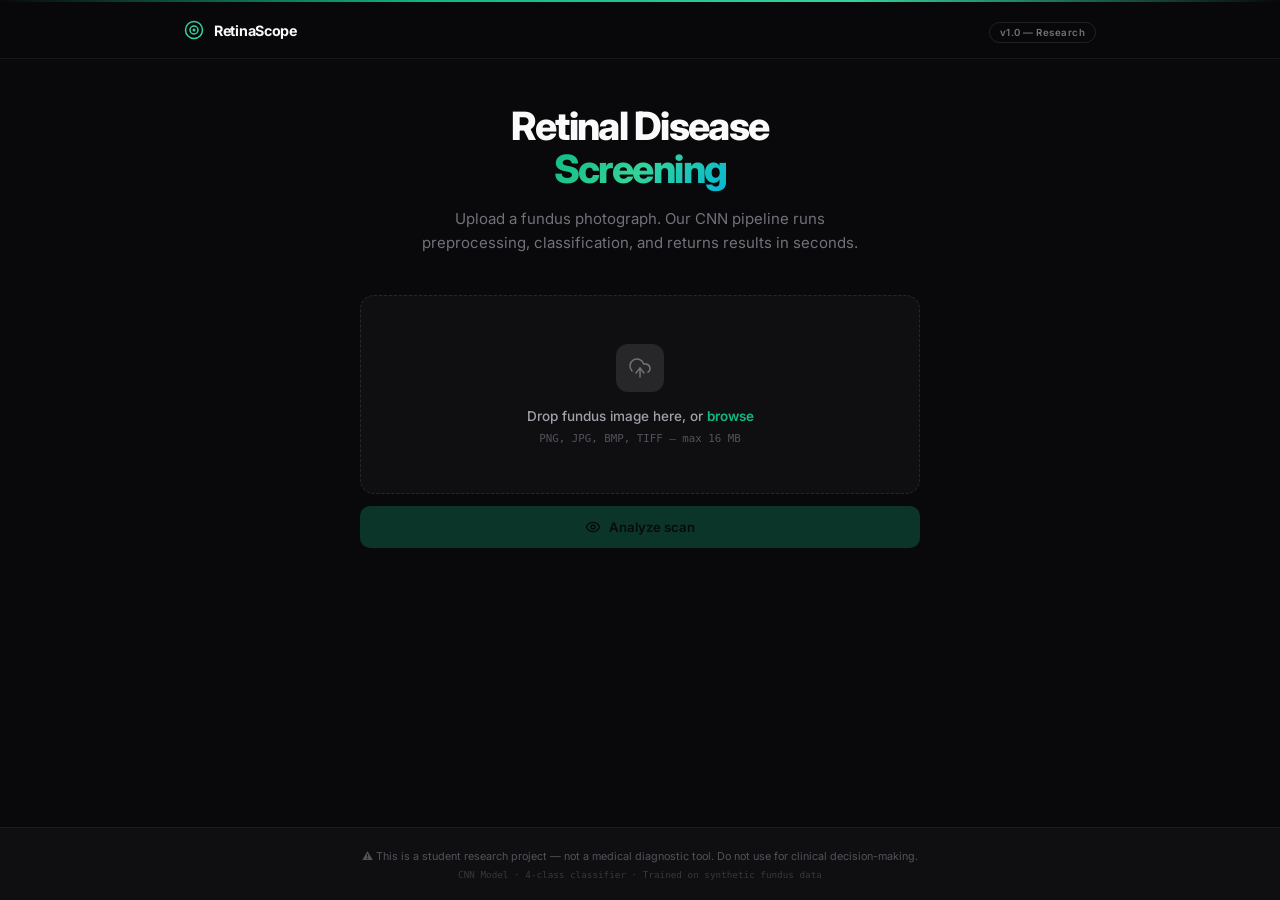
==== templates/index.html @ c9177cad "Initial commit — RetinaScope retinal disease detection web app" ====
<!DOCTYPE html>
<html lang="en">
<head>
  <meta charset="UTF-8" />
  <meta name="viewport" content="width=device-width, initial-scale=1.0" />
  <meta name="description" content="AI-powered retinal disease screening — upload fundus images for instant classification." />
  <title>RetinaScope</title>
  <link rel="preconnect" href="https://fonts.googleapis.com" />
  <link rel="preconnect" href="https://fonts.gstatic.com" crossorigin />
  <link href="https://fonts.googleapis.com/css2?family=Inter:wght@400;500;600;700;800&display=swap" rel="stylesheet" />
  <link rel="stylesheet" href="/static/style.css" />
</head>
<body>
  <!-- top accent line -->
  <div class="accent-line" aria-hidden="true"></div>

  <nav class="nav">
    <div class="nav-inner">
      <a href="/" class="nav-brand">
        <div class="nav-logo">
          <svg width="20" height="20" viewBox="0 0 20 20" fill="none">
            <circle cx="10" cy="10" r="8.5" stroke="url(#g1)" stroke-width="1.5"/>
            <circle cx="10" cy="10" r="4" stroke="url(#g1)" stroke-width="1.5"/>
            <circle cx="10" cy="10" r="1.5" fill="url(#g1)"/>
            <defs><linearGradient id="g1" x1="0" y1="0" x2="20" y2="20"><stop stop-color="#34d399"/><stop offset="1" stop-color="#06b6d4"/></linearGradient></defs>
          </svg>
        </div>
        <span>RetinaScope</span>
      </a>
      <div class="nav-right">
        <span class="nav-badge">v1.0 — Research</span>
      </div>
    </div>
  </nav>

  <main class="main">
    <!-- HERO — only shows before first analysis -->
    <header class="hero" id="hero">
      <h1 class="hero-title">Retinal Disease<br/><span>Screening</span></h1>
      <p class="hero-sub">Upload a fundus photograph. Our CNN pipeline runs preprocessing, classification, and returns results in seconds.</p>
    </header>

    <!-- UPLOAD CARD -->
    <section class="upload-card" id="upload-card">
      <div class="dropzone" id="dropzone" tabindex="0">
        <div class="dropzone-idle" id="dropzone-idle">
          <div class="dropzone-icon">
            <svg width="24" height="24" viewBox="0 0 24 24" fill="none" stroke="currentColor" stroke-width="1.5" stroke-linecap="round" stroke-linejoin="round">
              <path d="M4 14.899A7 7 0 1115.71 8h1.79a4.5 4.5 0 012.5 8.242"/>
              <path d="M12 12v9"/>
              <path d="M8 17l4-5 4 5"/>
            </svg>
          </div>
          <p class="dropzone-label">Drop fundus image here, or <label for="file-input" class="dropzone-link">browse</label></p>
          <p class="dropzone-hint">PNG, JPG, BMP, TIFF — max 16 MB</p>
          <input type="file" id="file-input" accept="image/*" hidden />
        </div>
        <div class="dropzone-preview" id="dropzone-preview" hidden>
          <img id="preview-img" alt="Uploaded image" />
          <div class="preview-overlay">
            <button class="preview-remove" id="remove-btn" title="Remove">
              <svg width="14" height="14" viewBox="0 0 24 24" fill="none" stroke="currentColor" stroke-width="2" stroke-linecap="round"><path d="M18 6L6 18M6 6l12 12"/></svg>
            </button>
          </div>
        </div>
      </div>
      <button class="btn-primary" id="analyze-btn" disabled>
        <svg width="16" height="16" viewBox="0 0 24 24" fill="none" stroke="currentColor" stroke-width="2" stroke-linecap="round" stroke-linejoin="round"><path d="M2 12s3-7 10-7 10 7 10 7-3 7-10 7-10-7-10-7z"/><circle cx="12" cy="12" r="3"/></svg>
        Analyze scan
      </button>
    </section>

    <!-- PROCESSING STATE -->
    <section class="processing" id="processing" hidden>
      <div class="pipeline">
        <div class="pipeline-title">Processing Pipeline</div>
        <div class="pipeline-steps">
          <div class="step" id="step-0"><span class="step-dot"></span><span class="step-name">Green Channel</span></div>
          <div class="step-line"></div>
          <div class="step" id="step-1"><span class="step-dot"></span><span class="step-name">CLAHE</span></div>
          <div class="step-line"></div>
          <div class="step" id="step-2"><span class="step-dot"></span><span class="step-name">Denoise</span></div>
          <div class="step-line"></div>
          <div class="step" id="step-3"><span class="step-dot"></span><span class="step-name">Segmentation</span></div>
          <div class="step-line"></div>
          <div class="step" id="step-4"><span class="step-dot"></span><span class="step-name">CNN Inference</span></div>
        </div>
      </div>
    </section>

    <!-- RESULTS -->
    <section class="results" id="results" hidden>
      <div class="results-grid">
        <!-- Left: uploaded image -->
        <div class="results-image">
          <img id="result-img" alt="Analyzed fundus image" />
          <div class="results-image-label">Input scan</div>
        </div>

        <!-- Right: analysis -->
        <div class="results-analysis">
          <div class="result-badge" id="result-badge">
            <span class="result-badge-dot" id="result-dot"></span>
            <span class="result-badge-text" id="result-badge-text"></span>
          </div>

          <h2 class="result-class" id="result-class"></h2>
          <p class="result-conf" id="result-conf"></p>

          <div class="chart" id="chart"></div>

          <button class="btn-secondary" id="reset-btn">
            <svg width="14" height="14" viewBox="0 0 24 24" fill="none" stroke="currentColor" stroke-width="2" stroke-linecap="round"><path d="M3 12a9 9 0 109-9"/><path d="M3 3v6h6"/></svg>
            New analysis
          </button>
        </div>
      </div>
    </section>
  </main>

  <footer class="footer">
    <div class="footer-inner">
      <p class="disclaimer">⚠ This is a student research project — not a medical diagnostic tool. Do not use for clinical decision-making.</p>
      <p class="footer-meta">CNN Model · 4-class classifier · Trained on synthetic fundus data</p>
    </div>
  </footer>

  <script src="/static/script.js"></script>
</body>
</html>
---- static/style.css ----
/* ═══════════════════════════════════════════════
   RetinaScope v3 — YC-grade design
   Zinc dark theme, emerald accent, product-level
   polish. No AI-template patterns.
   ═══════════════════════════════════════════════ */

@import url('https://fonts.googleapis.com/css2?family=Inter:wght@400;500;600;700;800&display=swap');

/* ── Tokens ── */
:root {
  --bg-0: #09090b;
  --bg-1: #0f0f12;
  --bg-2: #18181b;
  --bg-3: #27272a;
  --border: rgba(255,255,255,0.06);
  --border-2: rgba(255,255,255,0.10);
  --border-3: rgba(255,255,255,0.15);
  --text-0: #fafafa;
  --text-1: #d4d4d8;
  --text-2: #a1a1aa;
  --text-3: #71717a;
  --text-4: #52525b;
  --accent: #10b981;
  --accent-2: #34d399;
  --accent-bg: rgba(16,185,129,0.08);
  --accent-border: rgba(16,185,129,0.2);
  --green: #10b981;
  --amber: #f59e0b;
  --violet: #8b5cf6;
  --red: #ef4444;
  --ff: 'Inter', -apple-system, BlinkMacSystemFont, system-ui, sans-serif;
  --mono: 'SF Mono', 'Cascadia Code', 'Fira Code', monospace;
  --ease: cubic-bezier(0.4, 0, 0.2, 1);
  --radius: 10px;
  --radius-lg: 14px;
}

/* ── Reset ── */
*, *::before, *::after { box-sizing: border-box; margin: 0; padding: 0; }
html { font-size: 15px; -webkit-font-smoothing: antialiased; -moz-osx-font-smoothing: grayscale; }
body {
  font-family: var(--ff);
  background: var(--bg-0);
  color: var(--text-1);
  min-height: 100vh;
  display: flex;
  flex-direction: column;
  overflow-x: hidden;
}
img { max-width: 100%; display: block; }
button, label { cursor: pointer; font-family: var(--ff); }
[hidden] { display: none !important; }

/* ── Accent line (top) ── */
.accent-line {
  height: 2px;
  background: linear-gradient(90deg, transparent, var(--accent), var(--accent-2), transparent);
  position: fixed;
  top: 0; left: 0; right: 0;
  z-index: 100;
}

/* ── Nav ── */
.nav {
  position: sticky;
  top: 2px;
  z-index: 50;
  background: rgba(9,9,11,0.8);
  backdrop-filter: blur(12px);
  -webkit-backdrop-filter: blur(12px);
  border-bottom: 1px solid var(--border);
}
.nav-inner {
  max-width: 960px;
  margin: 0 auto;
  padding: 0 24px;
  height: 56px;
  display: flex;
  align-items: center;
  justify-content: space-between;
}
.nav-brand {
  display: flex;
  align-items: center;
  gap: 10px;
  text-decoration: none;
  color: var(--text-0);
  font-weight: 700;
  font-size: 0.95rem;
  letter-spacing: -0.02em;
}
.nav-logo { display: flex; align-items: center; }
.nav-badge {
  font-size: 0.65rem;
  font-weight: 600;
  letter-spacing: 0.05em;
  color: var(--text-3);
  border: 1px solid var(--border-2);
  padding: 4px 10px;
  border-radius: 99px;
}

/* ── Main ── */
.main {
  flex: 1;
  max-width: 960px;
  width: 100%;
  margin: 0 auto;
  padding: 48px 24px 64px;
}

/* ── Hero ── */
.hero {
  text-align: center;
  margin-bottom: 40px;
  animation: fadeUp 0.5s var(--ease);
}
.hero-title {
  font-size: 2.6rem;
  font-weight: 800;
  letter-spacing: -0.04em;
  line-height: 1.1;
  color: var(--text-0);
  margin-bottom: 16px;
}
.hero-title span {
  background: linear-gradient(135deg, var(--accent), var(--accent-2), #06b6d4);
  -webkit-background-clip: text;
  -webkit-text-fill-color: transparent;
  background-clip: text;
}
.hero-sub {
  font-size: 1rem;
  color: var(--text-3);
  max-width: 480px;
  margin: 0 auto;
  line-height: 1.6;
}

/* ── Upload card ── */
.upload-card {
  max-width: 560px;
  margin: 0 auto;
  animation: fadeUp 0.5s var(--ease) 0.1s both;
}
.dropzone {
  border: 1.5px dashed var(--border-2);
  border-radius: var(--radius-lg);
  background: var(--bg-1);
  padding: 48px 24px;
  text-align: center;
  transition: all 0.2s var(--ease);
  outline: none;
  cursor: pointer;
}
.dropzone:hover, .dropzone:focus-visible, .dropzone.dragover {
  border-color: var(--accent);
  background: var(--accent-bg);
  border-style: solid;
}
.dropzone-icon {
  width: 48px; height: 48px;
  margin: 0 auto 16px;
  display: flex;
  align-items: center;
  justify-content: center;
  background: var(--bg-3);
  border-radius: 12px;
  color: var(--text-3);
  transition: all 0.2s var(--ease);
}
.dropzone:hover .dropzone-icon {
  background: var(--accent-bg);
  color: var(--accent);
  border: 1px solid var(--accent-border);
}
.dropzone-label {
  font-size: 0.9rem;
  color: var(--text-2);
  font-weight: 500;
  margin-bottom: 4px;
}
.dropzone-link {
  color: var(--accent);
  font-weight: 600;
  text-decoration: none;
  border-bottom: 1px solid transparent;
  transition: border-color 0.15s;
}
.dropzone-link:hover { border-bottom-color: var(--accent); }
.dropzone-hint {
  font-size: 0.72rem;
  color: var(--text-4);
  font-family: var(--mono);
  margin-top: 8px;
}

/* Preview */
.dropzone-preview {
  position: relative;
  display: flex;
  justify-content: center;
}
.dropzone-preview img {
  max-height: 200px;
  border-radius: 8px;
  object-fit: contain;
  border: 1px solid var(--border-2);
}
.preview-overlay {
  position: absolute;
  top: 8px; right: 8px;
}
.preview-remove {
  width: 28px; height: 28px;
  background: var(--bg-0);
  border: 1px solid var(--border-2);
  border-radius: 8px;
  color: var(--text-3);
  display: flex;
  align-items: center;
  justify-content: center;
  transition: all 0.15s;
}
.preview-remove:hover {
  background: var(--red);
  border-color: var(--red);
  color: white;
}

/* Analyze button */
.btn-primary {
  display: flex;
  align-items: center;
  justify-content: center;
  gap: 8px;
  width: 100%;
  margin-top: 12px;
  padding: 13px 20px;
  font-size: 0.88rem;
  font-weight: 600;
  color: var(--bg-0);
  background: var(--accent);
  border: none;
  border-radius: var(--radius);
  transition: all 0.2s var(--ease);
}
.btn-primary:hover:not(:disabled) {
  background: var(--accent-2);
  box-shadow: 0 0 24px rgba(16,185,129,0.25);
  transform: translateY(-1px);
}
.btn-primary:active:not(:disabled) { transform: translateY(0); }
.btn-primary:disabled { opacity: 0.25; cursor: not-allowed; }

.btn-secondary {
  display: inline-flex;
  align-items: center;
  gap: 6px;
  padding: 9px 18px;
  font-size: 0.8rem;
  font-weight: 500;
  color: var(--text-2);
  background: transparent;
  border: 1px solid var(--border-2);
  border-radius: var(--radius);
  transition: all 0.15s;
  margin-top: 20px;
}
.btn-secondary:hover {
  border-color: var(--accent-border);
  color: var(--accent);
}

/* ── Processing pipeline ── */
.processing {
  max-width: 560px;
  margin: 0 auto;
  padding: 48px 0;
  animation: fadeUp 0.3s var(--ease);
}
.pipeline {
  background: var(--bg-1);
  border: 1px solid var(--border);
  border-radius: var(--radius-lg);
  padding: 28px 32px;
}
.pipeline-title {
  font-size: 0.7rem;
  font-weight: 600;
  text-transform: uppercase;
  letter-spacing: 0.1em;
  color: var(--text-4);
  margin-bottom: 24px;
}
.pipeline-steps {
  display: flex;
  align-items: center;
  gap: 0;
}
.step {
  display: flex;
  flex-direction: column;
  align-items: center;
  gap: 10px;
  flex: 0 0 auto;
}
.step-dot {
  width: 12px; height: 12px;
  border-radius: 50%;
  background: var(--bg-3);
  border: 2px solid var(--border-2);
  transition: all 0.3s var(--ease);
}
.step.active .step-dot {
  background: var(--accent);
  border-color: var(--accent);
  box-shadow: 0 0 12px rgba(16,185,129,0.4);
  animation: dotPulse 1s ease-in-out infinite;
}
.step.done .step-dot {
  background: var(--accent);
  border-color: var(--accent);
  box-shadow: none;
  animation: none;
}
.step-name {
  font-size: 0.65rem;
  font-weight: 500;
  color: var(--text-4);
  white-space: nowrap;
  transition: color 0.3s;
}
.step.active .step-name, .step.done .step-name { color: var(--accent); }
.step-line {
  flex: 1;
  height: 1px;
  background: var(--border-2);
  min-width: 16px;
  margin-bottom: 26px;
  transition: background 0.3s;
}
.step-line.done { background: var(--accent); }

@keyframes dotPulse {
  0%, 100% { transform: scale(1); }
  50% { transform: scale(1.3); }
}

/* ── Results ── */
.results {
  animation: fadeUp 0.4s var(--ease);
  max-width: 720px;
  margin: 0 auto;
}
.results-grid {
  display: grid;
  grid-template-columns: 240px 1fr;
  gap: 32px;
  background: var(--bg-1);
  border: 1px solid var(--border);
  border-radius: var(--radius-lg);
  padding: 28px;
}
.results-image {
  display: flex;
  flex-direction: column;
  gap: 8px;
}
.results-image img {
  width: 100%;
  aspect-ratio: 1;
  object-fit: cover;
  border-radius: 8px;
  border: 1px solid var(--border-2);
}
.results-image-label {
  font-size: 0.65rem;
  font-weight: 500;
  text-transform: uppercase;
  letter-spacing: 0.08em;
  color: var(--text-4);
  text-align: center;
}

/* Analysis side */
.results-analysis { display: flex; flex-direction: column; }

.result-badge {
  display: inline-flex;
  align-items: center;
  gap: 6px;
  width: fit-content;
  padding: 4px 12px 4px 8px;
  border-radius: 99px;
  font-size: 0.65rem;
  font-weight: 600;
  letter-spacing: 0.06em;
  text-transform: uppercase;
  margin-bottom: 12px;
}
.result-badge-dot {
  width: 7px; height: 7px;
  border-radius: 50%;
}
.result-badge.severity-low {
  background: rgba(16,185,129,0.1);
  border: 1px solid rgba(16,185,129,0.2);
  color: var(--green);
}
.result-badge.severity-low .result-badge-dot { background: var(--green); }
.result-badge.severity-high {
  background: rgba(245,158,11,0.1);
  border: 1px solid rgba(245,158,11,0.2);
  color: var(--amber);
}
.result-badge.severity-high .result-badge-dot { background: var(--amber); }

.result-class {
  font-size: 1.5rem;
  font-weight: 700;
  color: var(--text-0);
  letter-spacing: -0.03em;
  line-height: 1.2;
}
.result-conf {
  font-size: 0.85rem;
  color: var(--text-3);
  margin-top: 4px;
  margin-bottom: 24px;
  font-family: var(--mono);
}

/* Chart */
.chart {
  display: flex;
  flex-direction: column;
  gap: 12px;
  padding-top: 16px;
  border-top: 1px solid var(--border);
}
.chart-row { animation: fadeUp 0.3s var(--ease) both; }
.chart-row:nth-child(2) { animation-delay: 0.05s; }
.chart-row:nth-child(3) { animation-delay: 0.1s; }
.chart-row:nth-child(4) { animation-delay: 0.15s; }

.chart-top {
  display: flex;
  justify-content: space-between;
  align-items: center;
  margin-bottom: 4px;
}
.chart-name {
  font-size: 0.75rem;
  font-weight: 500;
  color: var(--text-3);
}
.chart-row.is-top .chart-name { color: var(--text-0); font-weight: 600; }
.chart-val {
  font-size: 0.75rem;
  font-weight: 600;
  font-family: var(--mono);
  color: var(--text-3);
}
.chart-row.is-top .chart-val { color: var(--text-0); }
.chart-track {
  height: 4px;
  background: var(--bg-3);
  border-radius: 99px;
  overflow: hidden;
}
.chart-bar {
  height: 100%;
  border-radius: 99px;
  width: 0;
  transition: width 0.8s cubic-bezier(0.16, 1, 0.3, 1);
}
.chart-bar[data-cls="Normal"]               { background: var(--green); }
.chart-bar[data-cls="Diabetic_Retinopathy"] { background: var(--amber); }
.chart-bar[data-cls="Glaucoma"]             { background: var(--violet); }
.chart-bar[data-cls="AMD"]                  { background: var(--red); }

/* ── Footer ── */
.footer {
  border-top: 1px solid var(--border);
  background: var(--bg-1);
  margin-top: auto;
}
.footer-inner {
  max-width: 960px;
  margin: 0 auto;
  padding: 20px 24px;
  text-align: center;
}
.disclaimer {
  font-size: 0.72rem;
  color: var(--text-4);
  line-height: 1.6;
}
.disclaimer strong { color: var(--amber); }
.footer-meta {
  font-size: 0.62rem;
  color: var(--text-4);
  margin-top: 4px;
  font-family: var(--mono);
  opacity: 0.6;
}

/* ── Toast ── */
.toast {
  position: fixed;
  bottom: 24px;
  left: 50%;
  transform: translateX(-50%);
  background: var(--bg-3);
  border: 1px solid var(--border-2);
  color: var(--text-0);
  padding: 10px 20px;
  border-radius: var(--radius);
  font-size: 0.8rem;
  font-weight: 500;
  box-shadow: 0 8px 32px rgba(0,0,0,0.5);
  animation: toastIn 0.2s var(--ease), toastOut 0.2s var(--ease) 3.5s forwards;
  z-index: 100;
  max-width: 90vw;
}
.toast.toast--error { border-color: rgba(239,68,68,0.3); }

@keyframes toastIn { from { opacity: 0; transform: translateX(-50%) translateY(12px); } }
@keyframes toastOut { to { opacity: 0; transform: translateX(-50%) translateY(12px); } }
@keyframes fadeUp {
  from { opacity: 0; transform: translateY(16px); }
  to { opacity: 1; transform: translateY(0); }
}

/* ── Responsive ── */
@media (max-width: 680px) {
  .main { padding: 32px 16px 48px; }
  .hero-title { font-size: 1.8rem; }
  .hero-sub { font-size: 0.88rem; }
  .results-grid {
    grid-template-columns: 1fr;
    gap: 20px;
    padding: 20px;
  }
  .results-image img { aspect-ratio: auto; max-height: 180px; width: auto; margin: 0 auto; }
  .pipeline { padding: 20px 16px; }
  .pipeline-steps { flex-wrap: wrap; gap: 4px; justify-content: center; }
  .step-line { display: none; }
  .step { flex: 0 0 60px; }
}
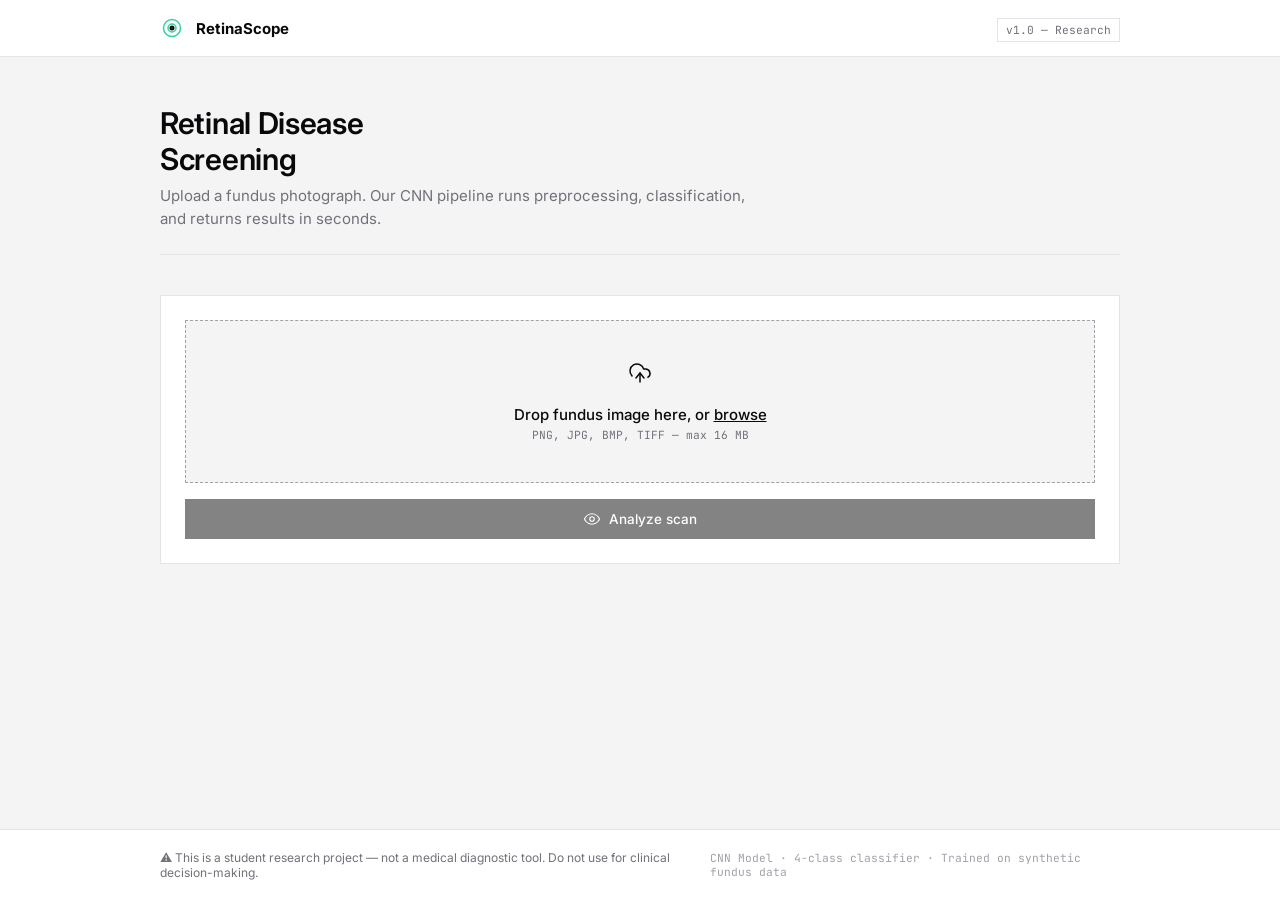
==== commit 64ac41b6: "Add .python-version and fix requirements.txt" ====
--- a/templates/index.html
+++ b/templates/index.html
@@ -11,6 +11,7 @@
   <link rel="stylesheet" href="/static/style.css" />
 </head>
 <body>
+
   <!-- top accent line -->
   <div class="accent-line" aria-hidden="true"></div>
 
@@ -41,7 +42,7 @@
     </header>
 
     <!-- UPLOAD CARD -->
-    <section class="upload-card" id="upload-card">
+    <section class="upload-card util-panel" id="upload-card">
       <div class="dropzone" id="dropzone" tabindex="0">
         <div class="dropzone-idle" id="dropzone-idle">
           <div class="dropzone-icon">
@@ -64,26 +65,23 @@
           </div>
         </div>
       </div>
-      <button class="btn-primary" id="analyze-btn" disabled>
-        <svg width="16" height="16" viewBox="0 0 24 24" fill="none" stroke="currentColor" stroke-width="2" stroke-linecap="round" stroke-linejoin="round"><path d="M2 12s3-7 10-7 10 7 10 7-3 7-10 7-10-7-10-7z"/><circle cx="12" cy="12" r="3"/></svg>
+      <button class="btn btn-primary" id="analyze-btn" disabled>
+        <svg width="18" height="18" viewBox="0 0 24 24" fill="none" stroke="currentColor" stroke-width="1.5" stroke-linecap="round" stroke-linejoin="round"><path d="M2 12s3-7 10-7 10 7 10 7-3 7-10 7-10-7-10-7z"/><circle cx="12" cy="12" r="3"/></svg>
         Analyze scan
       </button>
     </section>
 
     <!-- PROCESSING STATE -->
     <section class="processing" id="processing" hidden>
-      <div class="pipeline">
+      <div class="pipeline util-panel">
         <div class="pipeline-title">Processing Pipeline</div>
         <div class="pipeline-steps">
-          <div class="step" id="step-0"><span class="step-dot"></span><span class="step-name">Green Channel</span></div>
-          <div class="step-line"></div>
-          <div class="step" id="step-1"><span class="step-dot"></span><span class="step-name">CLAHE</span></div>
-          <div class="step-line"></div>
-          <div class="step" id="step-2"><span class="step-dot"></span><span class="step-name">Denoise</span></div>
-          <div class="step-line"></div>
-          <div class="step" id="step-3"><span class="step-dot"></span><span class="step-name">Segmentation</span></div>
-          <div class="step-line"></div>
-          <div class="step" id="step-4"><span class="step-dot"></span><span class="step-name">CNN Inference</span></div>
+          <div class="step-line-container"><div class="step-line-progress" id="step-progress"></div></div>
+          <div class="step" id="step-0"><span class="step-name">Green Channel</span></div>
+          <div class="step" id="step-1"><span class="step-name">CLAHE</span></div>
+          <div class="step" id="step-2"><span class="step-name">Denoise</span></div>
+          <div class="step" id="step-3"><span class="step-name">Segmentation</span></div>
+          <div class="step" id="step-4"><span class="step-name">CNN Inference</span></div>
         </div>
       </div>
     </section>
@@ -91,26 +89,26 @@
     <!-- RESULTS -->
     <section class="results" id="results" hidden>
       <div class="results-grid">
-        <!-- Left: uploaded image -->
-        <div class="results-image">
-          <img id="result-img" alt="Analyzed fundus image" />
+        <div class="results-image-col">
+          <div class="results-image">
+            <img id="result-img" alt="Analyzed fundus image" />
+          </div>
           <div class="results-image-label">Input scan</div>
         </div>
 
-        <!-- Right: analysis -->
-        <div class="results-analysis">
-          <div class="result-badge" id="result-badge">
-            <span class="result-badge-dot" id="result-dot"></span>
-            <span class="result-badge-text" id="result-badge-text"></span>
+        <div class="results-analysis-col">
+          <div class="result-header">
+            <div class="result-badge" id="result-badge">
+              <span class="result-badge-text" id="result-badge-text"></span>
+            </div>
+            <h2 class="result-class" id="result-class"></h2>
+            <p class="result-conf" id="result-conf"></p>
           </div>
-
-          <h2 class="result-class" id="result-class"></h2>
-          <p class="result-conf" id="result-conf"></p>
 
           <div class="chart" id="chart"></div>
 
-          <button class="btn-secondary" id="reset-btn">
-            <svg width="14" height="14" viewBox="0 0 24 24" fill="none" stroke="currentColor" stroke-width="2" stroke-linecap="round"><path d="M3 12a9 9 0 109-9"/><path d="M3 3v6h6"/></svg>
+          <button class="btn btn-secondary" id="reset-btn">
+            <svg width="16" height="16" viewBox="0 0 24 24" fill="none" stroke="currentColor" stroke-width="1.5" stroke-linecap="round"><path d="M3 12a9 9 0 109-9"/><path d="M3 3v6h6"/></svg>
             New analysis
           </button>
         </div>
--- a/static/style.css
+++ b/static/style.css
@@ -1,551 +1,479 @@
 /* ═══════════════════════════════════════════════
-   RetinaScope v3 — YC-grade design
-   Zinc dark theme, emerald accent, product-level
-   polish. No AI-template patterns.
+   RetinaScope v6 — Authentic, Clinical Utility
+   Zero-fluff, pure functionality, engineer-built.
+   No gradients, no glass, no soft shadows.
    ═══════════════════════════════════════════════ */
 
-@import url('https://fonts.googleapis.com/css2?family=Inter:wght@400;500;600;700;800&display=swap');
+@import url('https://fonts.googleapis.com/css2?family=Inter:wght@400;500;600;700&display=swap');
+@import url('https://fonts.googleapis.com/css2?family=JetBrains+Mono:wght@400;500;700&display=swap');
 
 /* ── Tokens ── */
 :root {
-  --bg-0: #09090b;
-  --bg-1: #0f0f12;
-  --bg-2: #18181b;
-  --bg-3: #27272a;
-  --border: rgba(255,255,255,0.06);
-  --border-2: rgba(255,255,255,0.10);
-  --border-3: rgba(255,255,255,0.15);
-  --text-0: #fafafa;
-  --text-1: #d4d4d8;
-  --text-2: #a1a1aa;
-  --text-3: #71717a;
-  --text-4: #52525b;
-  --accent: #10b981;
-  --accent-2: #34d399;
-  --accent-bg: rgba(16,185,129,0.08);
-  --accent-border: rgba(16,185,129,0.2);
-  --green: #10b981;
-  --amber: #f59e0b;
-  --violet: #8b5cf6;
-  --red: #ef4444;
-  --ff: 'Inter', -apple-system, BlinkMacSystemFont, system-ui, sans-serif;
-  --mono: 'SF Mono', 'Cascadia Code', 'Fira Code', monospace;
-  --ease: cubic-bezier(0.4, 0, 0.2, 1);
-  --radius: 10px;
-  --radius-lg: 14px;
-}
-
-/* ── Reset ── */
+  --bg-app: #f4f4f5; /* zinc-100 */
+  --bg-surface: #ffffff;
+  
+  --text-main: #09090b; /* zinc-950 */
+  --text-muted: #71717a; /* zinc-500 */
+  
+  --border-line: #e4e4e7; /* zinc-200 */
+  --border-dark: #a1a1aa; /* zinc-400 */
+  
+  /* Strict Semantic Colors */
+  --color-danger: #dc2626;  /* red-600 */
+  --color-warning: #d97706; /* amber-600 */
+  --color-success: #16a34a; /* green-600 */
+  --color-info: #2563eb;    /* blue-600 */
+  
+  --ff-sans: 'Inter', -apple-system, sans-serif;
+  --ff-mono: 'JetBrains Mono', 'SF Mono', monospace;
+  
+  --radius: 0px; /* Brutalist/Clinical hard edges */
+}
+
+/* ── Reset & Base ── */
 *, *::before, *::after { box-sizing: border-box; margin: 0; padding: 0; }
-html { font-size: 15px; -webkit-font-smoothing: antialiased; -moz-osx-font-smoothing: grayscale; }
+[hidden] { display: none !important; }
+
+html { 
+  font-size: 15px; 
+  -webkit-font-smoothing: antialiased; 
+  -moz-osx-font-smoothing: grayscale; 
+  background-color: var(--bg-app);
+}
+
 body {
-  font-family: var(--ff);
-  background: var(--bg-0);
-  color: var(--text-1);
+  font-family: var(--ff-sans);
+  background-color: var(--bg-app);
+  color: var(--text-main);
   min-height: 100vh;
   display: flex;
   flex-direction: column;
-  overflow-x: hidden;
-}
-img { max-width: 100%; display: block; }
-button, label { cursor: pointer; font-family: var(--ff); }
-[hidden] { display: none !important; }
-
-/* ── Accent line (top) ── */
-.accent-line {
-  height: 2px;
-  background: linear-gradient(90deg, transparent, var(--accent), var(--accent-2), transparent);
-  position: fixed;
-  top: 0; left: 0; right: 0;
-  z-index: 100;
-}
-
-/* ── Nav ── */
+}
+
+/* Typography base */
+h1, h2, h3, h4 {
+  font-weight: 600;
+  letter-spacing: -0.01em;
+  color: var(--text-main);
+}
+
+/* ── Navigation ── */
 .nav {
-  position: sticky;
-  top: 2px;
-  z-index: 50;
-  background: rgba(9,9,11,0.8);
-  backdrop-filter: blur(12px);
-  -webkit-backdrop-filter: blur(12px);
-  border-bottom: 1px solid var(--border);
-}
+  background: var(--bg-surface);
+  border-bottom: 1px solid var(--border-line);
+}
+
 .nav-inner {
-  max-width: 960px;
+  max-width: 1000px;
   margin: 0 auto;
-  padding: 0 24px;
+  padding: 0 20px;
   height: 56px;
   display: flex;
   align-items: center;
   justify-content: space-between;
 }
+
 .nav-brand {
   display: flex;
   align-items: center;
-  gap: 10px;
+  gap: 12px;
   text-decoration: none;
-  color: var(--text-0);
+  color: var(--text-main);
   font-weight: 700;
-  font-size: 0.95rem;
-  letter-spacing: -0.02em;
-}
-.nav-logo { display: flex; align-items: center; }
+}
+
+.nav-logo {
+  width: 24px;
+  height: 24px;
+  display: flex;
+  align-items: center;
+  justify-content: center;
+}
+
+.nav-logo svg {
+  stroke: var(--text-main);
+  stroke-width: 2;
+}
+
 .nav-badge {
-  font-size: 0.65rem;
-  font-weight: 600;
-  letter-spacing: 0.05em;
-  color: var(--text-3);
-  border: 1px solid var(--border-2);
-  padding: 4px 10px;
-  border-radius: 99px;
-}
-
-/* ── Main ── */
+  font-family: var(--ff-mono);
+  font-size: 0.75rem;
+  color: var(--text-muted);
+  border: 1px solid var(--border-line);
+  padding: 4px 8px;
+}
+
+/* ── Main Layout ── */
 .main {
   flex: 1;
-  max-width: 960px;
+  max-width: 1000px;
   width: 100%;
   margin: 0 auto;
-  padding: 48px 24px 64px;
-}
-
-/* ── Hero ── */
+  padding: 48px 20px 80px;
+}
+
+/* ── Hero Section ── */
 .hero {
-  text-align: center;
   margin-bottom: 40px;
-  animation: fadeUp 0.5s var(--ease);
-}
+  padding-bottom: 24px;
+  border-bottom: 1px solid var(--border-line);
+}
+
 .hero-title {
-  font-size: 2.6rem;
-  font-weight: 800;
-  letter-spacing: -0.04em;
-  line-height: 1.1;
-  color: var(--text-0);
-  margin-bottom: 16px;
-}
-.hero-title span {
-  background: linear-gradient(135deg, var(--accent), var(--accent-2), #06b6d4);
-  -webkit-background-clip: text;
-  -webkit-text-fill-color: transparent;
-  background-clip: text;
-}
+  font-size: 2rem;
+  margin-bottom: 8px;
+}
+
 .hero-sub {
   font-size: 1rem;
-  color: var(--text-3);
-  max-width: 480px;
-  margin: 0 auto;
-  line-height: 1.6;
-}
-
-/* ── Upload card ── */
+  color: var(--text-muted);
+  max-width: 600px;
+  line-height: 1.5;
+}
+
+/* ── Utility Panel Base ── */
+.util-panel {
+  background: var(--bg-surface);
+  border: 1px solid var(--border-line);
+}
+
+/* ── Upload Area ── */
 .upload-card {
-  max-width: 560px;
-  margin: 0 auto;
-  animation: fadeUp 0.5s var(--ease) 0.1s both;
-}
+  width: 100%;
+  padding: 24px;
+  margin-bottom: 24px;
+}
+
 .dropzone {
-  border: 1.5px dashed var(--border-2);
-  border-radius: var(--radius-lg);
-  background: var(--bg-1);
-  padding: 48px 24px;
+  border: 1px dashed var(--border-dark);
+  background: var(--bg-app);
+  padding: 40px 20px;
   text-align: center;
-  transition: all 0.2s var(--ease);
-  outline: none;
   cursor: pointer;
-}
-.dropzone:hover, .dropzone:focus-visible, .dropzone.dragover {
-  border-color: var(--accent);
-  background: var(--accent-bg);
+  transition: border 0.1s;
+}
+
+.dropzone:hover, .dropzone.dragover {
   border-style: solid;
-}
+  border-color: var(--text-main);
+}
+
 .dropzone-icon {
-  width: 48px; height: 48px;
-  margin: 0 auto 16px;
-  display: flex;
-  align-items: center;
-  justify-content: center;
-  background: var(--bg-3);
-  border-radius: 12px;
-  color: var(--text-3);
-  transition: all 0.2s var(--ease);
-}
-.dropzone:hover .dropzone-icon {
-  background: var(--accent-bg);
-  color: var(--accent);
-  border: 1px solid var(--accent-border);
-}
+  margin-bottom: 16px;
+  color: var(--text-main);
+}
+
 .dropzone-label {
-  font-size: 0.9rem;
-  color: var(--text-2);
   font-weight: 500;
   margin-bottom: 4px;
 }
+
 .dropzone-link {
-  color: var(--accent);
-  font-weight: 600;
-  text-decoration: none;
-  border-bottom: 1px solid transparent;
-  transition: border-color 0.15s;
-}
-.dropzone-link:hover { border-bottom-color: var(--accent); }
+  text-decoration: underline;
+  cursor: pointer;
+}
+
 .dropzone-hint {
-  font-size: 0.72rem;
-  color: var(--text-4);
-  font-family: var(--mono);
-  margin-top: 8px;
-}
-
-/* Preview */
+  font-family: var(--ff-mono);
+  font-size: 0.75rem;
+  color: var(--text-muted);
+}
+
 .dropzone-preview {
   position: relative;
   display: flex;
   justify-content: center;
 }
+
 .dropzone-preview img {
   max-height: 200px;
-  border-radius: 8px;
-  object-fit: contain;
-  border: 1px solid var(--border-2);
-}
-.preview-overlay {
+  border: 1px solid var(--border-line);
+  background: #000;
+}
+
+.preview-remove {
   position: absolute;
   top: 8px; right: 8px;
-}
-.preview-remove {
-  width: 28px; height: 28px;
-  background: var(--bg-0);
-  border: 1px solid var(--border-2);
-  border-radius: 8px;
-  color: var(--text-3);
+  width: 24px; height: 24px;
+  background: var(--bg-surface);
+  border: 1px solid var(--border-dark);
+  color: var(--text-main);
   display: flex;
   align-items: center;
   justify-content: center;
-  transition: all 0.15s;
-}
+  cursor: pointer;
+}
+
 .preview-remove:hover {
-  background: var(--red);
-  border-color: var(--red);
-  color: white;
-}
-
-/* Analyze button */
-.btn-primary {
-  display: flex;
+  background: var(--color-danger);
+  color: #fff;
+  border-color: var(--color-danger);
+}
+
+/* Buttons */
+.btn {
+  display: inline-flex;
   align-items: center;
   justify-content: center;
   gap: 8px;
+  padding: 10px 16px;
+  font-size: 0.9rem;
+  font-weight: 500;
+  cursor: pointer;
+  border: 1px solid transparent;
+  transition: all 0.1s;
+  font-family: var(--ff-sans);
+}
+
+.btn:disabled {
+  opacity: 0.5;
+  cursor: not-allowed;
+}
+
+.btn-primary {
   width: 100%;
-  margin-top: 12px;
-  padding: 13px 20px;
-  font-size: 0.88rem;
-  font-weight: 600;
-  color: var(--bg-0);
-  background: var(--accent);
-  border: none;
-  border-radius: var(--radius);
-  transition: all 0.2s var(--ease);
-}
+  margin-top: 16px;
+  background: var(--text-main);
+  color: var(--bg-surface);
+}
+
 .btn-primary:hover:not(:disabled) {
-  background: var(--accent-2);
-  box-shadow: 0 0 24px rgba(16,185,129,0.25);
-  transform: translateY(-1px);
-}
-.btn-primary:active:not(:disabled) { transform: translateY(0); }
-.btn-primary:disabled { opacity: 0.25; cursor: not-allowed; }
+  background: #27272a;
+}
 
 .btn-secondary {
-  display: inline-flex;
-  align-items: center;
-  gap: 6px;
-  padding: 9px 18px;
-  font-size: 0.8rem;
-  font-weight: 500;
-  color: var(--text-2);
-  background: transparent;
-  border: 1px solid var(--border-2);
-  border-radius: var(--radius);
-  transition: all 0.15s;
-  margin-top: 20px;
-}
-.btn-secondary:hover {
-  border-color: var(--accent-border);
-  color: var(--accent);
-}
-
-/* ── Processing pipeline ── */
+  background: var(--bg-surface);
+  color: var(--text-main);
+  border-color: var(--border-dark);
+}
+
+.btn-secondary:hover:not(:disabled) {
+  background: var(--bg-app);
+}
+
+/* ── Processing Pipeline ── */
 .processing {
-  max-width: 560px;
-  margin: 0 auto;
-  padding: 48px 0;
-  animation: fadeUp 0.3s var(--ease);
-}
+  margin-bottom: 24px;
+}
+
 .pipeline {
-  background: var(--bg-1);
-  border: 1px solid var(--border);
-  border-radius: var(--radius-lg);
-  padding: 28px 32px;
-}
+  padding: 24px;
+}
+
 .pipeline-title {
-  font-size: 0.7rem;
-  font-weight: 600;
+  font-family: var(--ff-mono);
+  font-size: 0.75rem;
   text-transform: uppercase;
-  letter-spacing: 0.1em;
-  color: var(--text-4);
-  margin-bottom: 24px;
-}
+  color: var(--text-muted);
+  margin-bottom: 20px;
+}
+
 .pipeline-steps {
-  display: flex;
-  align-items: center;
-  gap: 0;
-}
+  position: relative;
+  display: flex;
+  justify-content: space-between;
+}
+
 .step {
   display: flex;
   flex-direction: column;
-  align-items: center;
-  gap: 10px;
-  flex: 0 0 auto;
-}
-.step-dot {
-  width: 12px; height: 12px;
-  border-radius: 50%;
-  background: var(--bg-3);
-  border: 2px solid var(--border-2);
-  transition: all 0.3s var(--ease);
-}
-.step.active .step-dot {
-  background: var(--accent);
-  border-color: var(--accent);
-  box-shadow: 0 0 12px rgba(16,185,129,0.4);
-  animation: dotPulse 1s ease-in-out infinite;
-}
-.step.done .step-dot {
-  background: var(--accent);
-  border-color: var(--accent);
-  box-shadow: none;
-  animation: none;
-}
+  gap: 8px;
+  z-index: 2;
+  flex: 1;
+}
+
 .step-name {
-  font-size: 0.65rem;
-  font-weight: 500;
-  color: var(--text-4);
-  white-space: nowrap;
-  transition: color 0.3s;
-}
-.step.active .step-name, .step.done .step-name { color: var(--accent); }
-.step-line {
-  flex: 1;
+  font-family: var(--ff-mono);
+  font-size: 0.75rem;
+  color: var(--text-muted);
+}
+
+.step.active .step-name { color: var(--text-main); font-weight: 700; }
+.step.done .step-name { color: var(--text-main); }
+
+.step-line-container {
+  position: absolute;
+  top: 16px;
+  left: 0;
+  right: 0;
   height: 1px;
-  background: var(--border-2);
-  min-width: 16px;
-  margin-bottom: 26px;
-  transition: background 0.3s;
-}
-.step-line.done { background: var(--accent); }
-
-@keyframes dotPulse {
-  0%, 100% { transform: scale(1); }
-  50% { transform: scale(1.3); }
-}
-
-/* ── Results ── */
-.results {
-  animation: fadeUp 0.4s var(--ease);
-  max-width: 720px;
-  margin: 0 auto;
-}
+  background: var(--border-line);
+  z-index: 1;
+}
+
+.step-line-progress {
+  height: 100%;
+  width: 0%;
+  background: var(--text-main);
+  transition: width 0.2s linear;
+}
+
+/* ── Results Dashboard ── */
 .results-grid {
   display: grid;
-  grid-template-columns: 240px 1fr;
-  gap: 32px;
-  background: var(--bg-1);
-  border: 1px solid var(--border);
-  border-radius: var(--radius-lg);
-  padding: 28px;
-}
+  grid-template-columns: 320px 1fr;
+  border: 1px solid var(--border-line);
+  background: var(--bg-surface);
+}
+
+.results-image-col {
+  padding: 24px;
+  border-right: 1px solid var(--border-line);
+  display: flex;
+  flex-direction: column;
+  gap: 12px;
+}
+
 .results-image {
-  display: flex;
-  flex-direction: column;
-  gap: 8px;
-}
+  border: 1px solid var(--border-line);
+  background: #000;
+}
+
 .results-image img {
   width: 100%;
   aspect-ratio: 1;
-  object-fit: cover;
-  border-radius: 8px;
-  border: 1px solid var(--border-2);
-}
+  object-fit: contain;
+  display: block;
+}
+
 .results-image-label {
-  font-size: 0.65rem;
-  font-weight: 500;
+  font-family: var(--ff-mono);
+  font-size: 0.75rem;
+  color: var(--text-muted);
+}
+
+.results-analysis-col {
+  padding: 24px;
+  display: flex;
+  flex-direction: column;
+}
+
+.result-header {
+  margin-bottom: 32px;
+  padding-bottom: 24px;
+  border-bottom: 1px solid var(--border-line);
+}
+
+.result-badge {
+  display: inline-block;
+  font-family: var(--ff-mono);
+  font-size: 0.75rem;
+  font-weight: 700;
   text-transform: uppercase;
-  letter-spacing: 0.08em;
-  color: var(--text-4);
-  text-align: center;
-}
-
-/* Analysis side */
-.results-analysis { display: flex; flex-direction: column; }
-
-.result-badge {
-  display: inline-flex;
-  align-items: center;
-  gap: 6px;
-  width: fit-content;
-  padding: 4px 12px 4px 8px;
-  border-radius: 99px;
-  font-size: 0.65rem;
-  font-weight: 600;
-  letter-spacing: 0.06em;
-  text-transform: uppercase;
-  margin-bottom: 12px;
-}
-.result-badge-dot {
-  width: 7px; height: 7px;
-  border-radius: 50%;
-}
-.result-badge.severity-low {
-  background: rgba(16,185,129,0.1);
-  border: 1px solid rgba(16,185,129,0.2);
-  color: var(--green);
-}
-.result-badge.severity-low .result-badge-dot { background: var(--green); }
-.result-badge.severity-high {
-  background: rgba(245,158,11,0.1);
-  border: 1px solid rgba(245,158,11,0.2);
-  color: var(--amber);
-}
-.result-badge.severity-high .result-badge-dot { background: var(--amber); }
+  padding: 4px 8px;
+  border: 1px solid currentColor;
+  margin-bottom: 16px;
+}
+
+.result-badge.severity-low { color: var(--color-success); }
+.result-badge.severity-high { color: var(--color-danger); }
 
 .result-class {
   font-size: 1.5rem;
+  margin-bottom: 4px;
+}
+
+.result-conf {
+  font-family: var(--ff-mono);
+  font-size: 0.85rem;
+  color: var(--text-muted);
+}
+
+/* Confidence Chart */
+.chart {
+  display: flex;
+  flex-direction: column;
+  gap: 16px;
+  margin-bottom: 32px;
+}
+
+.chart-row {
+  display: flex;
+  flex-direction: column;
+  gap: 4px;
+}
+
+.chart-top {
+  display: flex;
+  justify-content: space-between;
+}
+
+.chart-name, .chart-val {
+  font-family: var(--ff-mono);
+  font-size: 0.8rem;
+  color: var(--text-muted);
+}
+
+.chart-row.is-top .chart-name, .chart-row.is-top .chart-val {
+  color: var(--text-main);
   font-weight: 700;
-  color: var(--text-0);
-  letter-spacing: -0.03em;
-  line-height: 1.2;
-}
-.result-conf {
-  font-size: 0.85rem;
-  color: var(--text-3);
-  margin-top: 4px;
-  margin-bottom: 24px;
-  font-family: var(--mono);
-}
-
-/* Chart */
-.chart {
-  display: flex;
-  flex-direction: column;
-  gap: 12px;
-  padding-top: 16px;
-  border-top: 1px solid var(--border);
-}
-.chart-row { animation: fadeUp 0.3s var(--ease) both; }
-.chart-row:nth-child(2) { animation-delay: 0.05s; }
-.chart-row:nth-child(3) { animation-delay: 0.1s; }
-.chart-row:nth-child(4) { animation-delay: 0.15s; }
-
-.chart-top {
-  display: flex;
-  justify-content: space-between;
-  align-items: center;
-  margin-bottom: 4px;
-}
-.chart-name {
-  font-size: 0.75rem;
-  font-weight: 500;
-  color: var(--text-3);
-}
-.chart-row.is-top .chart-name { color: var(--text-0); font-weight: 600; }
-.chart-val {
-  font-size: 0.75rem;
-  font-weight: 600;
-  font-family: var(--mono);
-  color: var(--text-3);
-}
-.chart-row.is-top .chart-val { color: var(--text-0); }
+}
+
 .chart-track {
   height: 4px;
-  background: var(--bg-3);
-  border-radius: 99px;
-  overflow: hidden;
-}
+  background: var(--border-line);
+}
+
 .chart-bar {
   height: 100%;
-  border-radius: 99px;
   width: 0;
-  transition: width 0.8s cubic-bezier(0.16, 1, 0.3, 1);
-}
-.chart-bar[data-cls="Normal"]               { background: var(--green); }
-.chart-bar[data-cls="Diabetic_Retinopathy"] { background: var(--amber); }
-.chart-bar[data-cls="Glaucoma"]             { background: var(--violet); }
-.chart-bar[data-cls="AMD"]                  { background: var(--red); }
+  transition: width 0.3s ease-out;
+}
+
+.chart-bar[data-cls="Normal"]               { background: var(--color-success); }
+.chart-bar[data-cls="Diabetic_Retinopathy"] { background: var(--color-warning); }
+.chart-bar[data-cls="Glaucoma"]             { background: var(--color-info); }
+.chart-bar[data-cls="AMD"]                  { background: var(--color-danger); }
 
 /* ── Footer ── */
 .footer {
-  border-top: 1px solid var(--border);
-  background: var(--bg-1);
+  border-top: 1px solid var(--border-line);
+  background: var(--bg-surface);
   margin-top: auto;
 }
+
 .footer-inner {
-  max-width: 960px;
+  max-width: 1000px;
   margin: 0 auto;
-  padding: 20px 24px;
-  text-align: center;
-}
+  padding: 20px;
+  display: flex;
+  justify-content: space-between;
+  align-items: center;
+}
+
 .disclaimer {
-  font-size: 0.72rem;
-  color: var(--text-4);
-  line-height: 1.6;
-}
-.disclaimer strong { color: var(--amber); }
+  font-size: 0.8rem;
+  color: var(--text-muted);
+}
+
+.disclaimer strong { color: var(--color-warning); }
+
 .footer-meta {
-  font-size: 0.62rem;
-  color: var(--text-4);
-  margin-top: 4px;
-  font-family: var(--mono);
-  opacity: 0.6;
-}
-
-/* ── Toast ── */
+  font-family: var(--ff-mono);
+  font-size: 0.75rem;
+  color: var(--border-dark);
+}
+
+/* ── Toast Notifications ── */
 .toast {
   position: fixed;
   bottom: 24px;
-  left: 50%;
-  transform: translateX(-50%);
-  background: var(--bg-3);
-  border: 1px solid var(--border-2);
-  color: var(--text-0);
-  padding: 10px 20px;
-  border-radius: var(--radius);
+  left: 24px;
+  background: var(--text-main);
+  color: var(--bg-surface);
+  padding: 12px 16px;
+  font-family: var(--ff-mono);
   font-size: 0.8rem;
-  font-weight: 500;
-  box-shadow: 0 8px 32px rgba(0,0,0,0.5);
-  animation: toastIn 0.2s var(--ease), toastOut 0.2s var(--ease) 3.5s forwards;
-  z-index: 100;
-  max-width: 90vw;
-}
-.toast.toast--error { border-color: rgba(239,68,68,0.3); }
-
-@keyframes toastIn { from { opacity: 0; transform: translateX(-50%) translateY(12px); } }
-@keyframes toastOut { to { opacity: 0; transform: translateX(-50%) translateY(12px); } }
-@keyframes fadeUp {
-  from { opacity: 0; transform: translateY(16px); }
-  to { opacity: 1; transform: translateY(0); }
-}
-
-/* ── Responsive ── */
-@media (max-width: 680px) {
-  .main { padding: 32px 16px 48px; }
-  .hero-title { font-size: 1.8rem; }
-  .hero-sub { font-size: 0.88rem; }
-  .results-grid {
-    grid-template-columns: 1fr;
-    gap: 20px;
-    padding: 20px;
-  }
-  .results-image img { aspect-ratio: auto; max-height: 180px; width: auto; margin: 0 auto; }
-  .pipeline { padding: 20px 16px; }
-  .pipeline-steps { flex-wrap: wrap; gap: 4px; justify-content: center; }
-  .step-line { display: none; }
-  .step { flex: 0 0 60px; }
-}
+  z-index: 1000;
+}
+
+.toast.toast--error {
+  background: var(--color-danger);
+}
+
+/* Responsive */
+@media (max-width: 768px) {
+  .results-grid { grid-template-columns: 1fr; }
+  .results-image-col { border-right: none; border-bottom: 1px solid var(--border-line); }
+  .footer-inner { flex-direction: column; gap: 8px; align-items: flex-start; }
+}
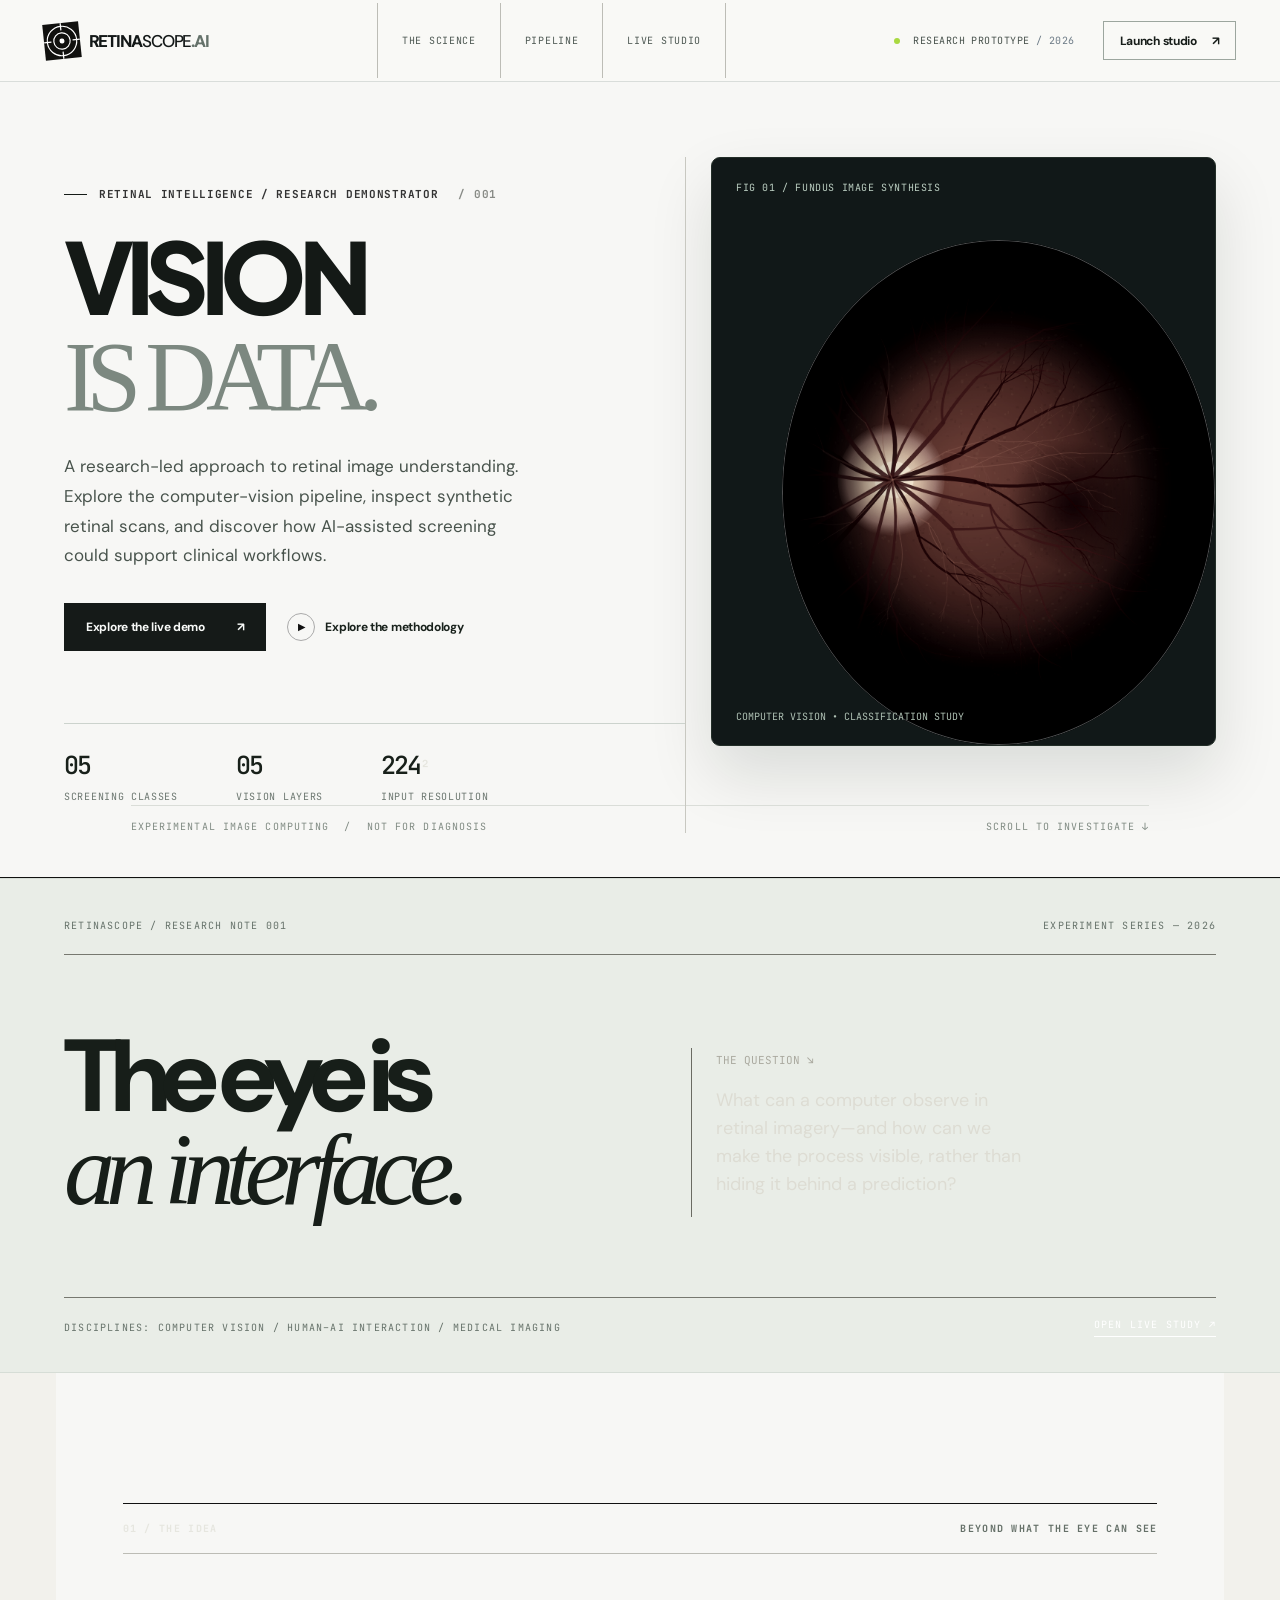
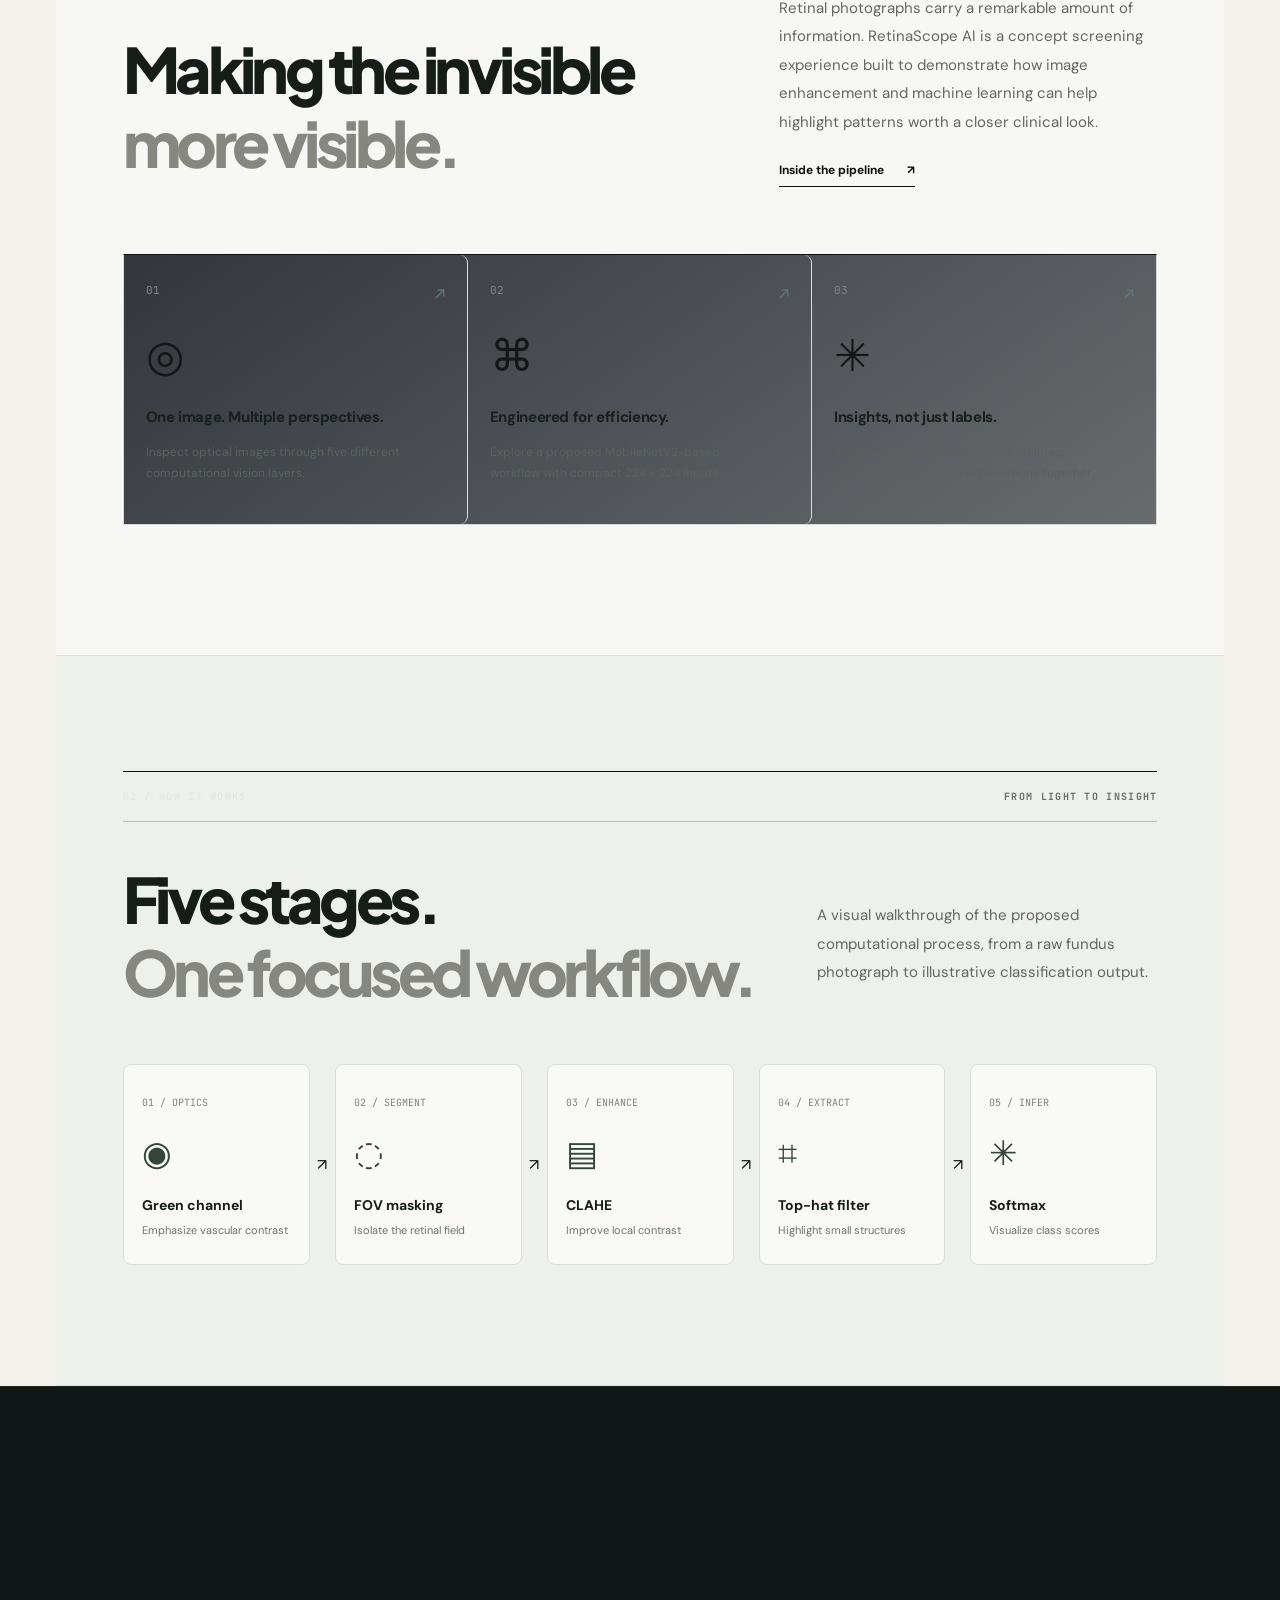
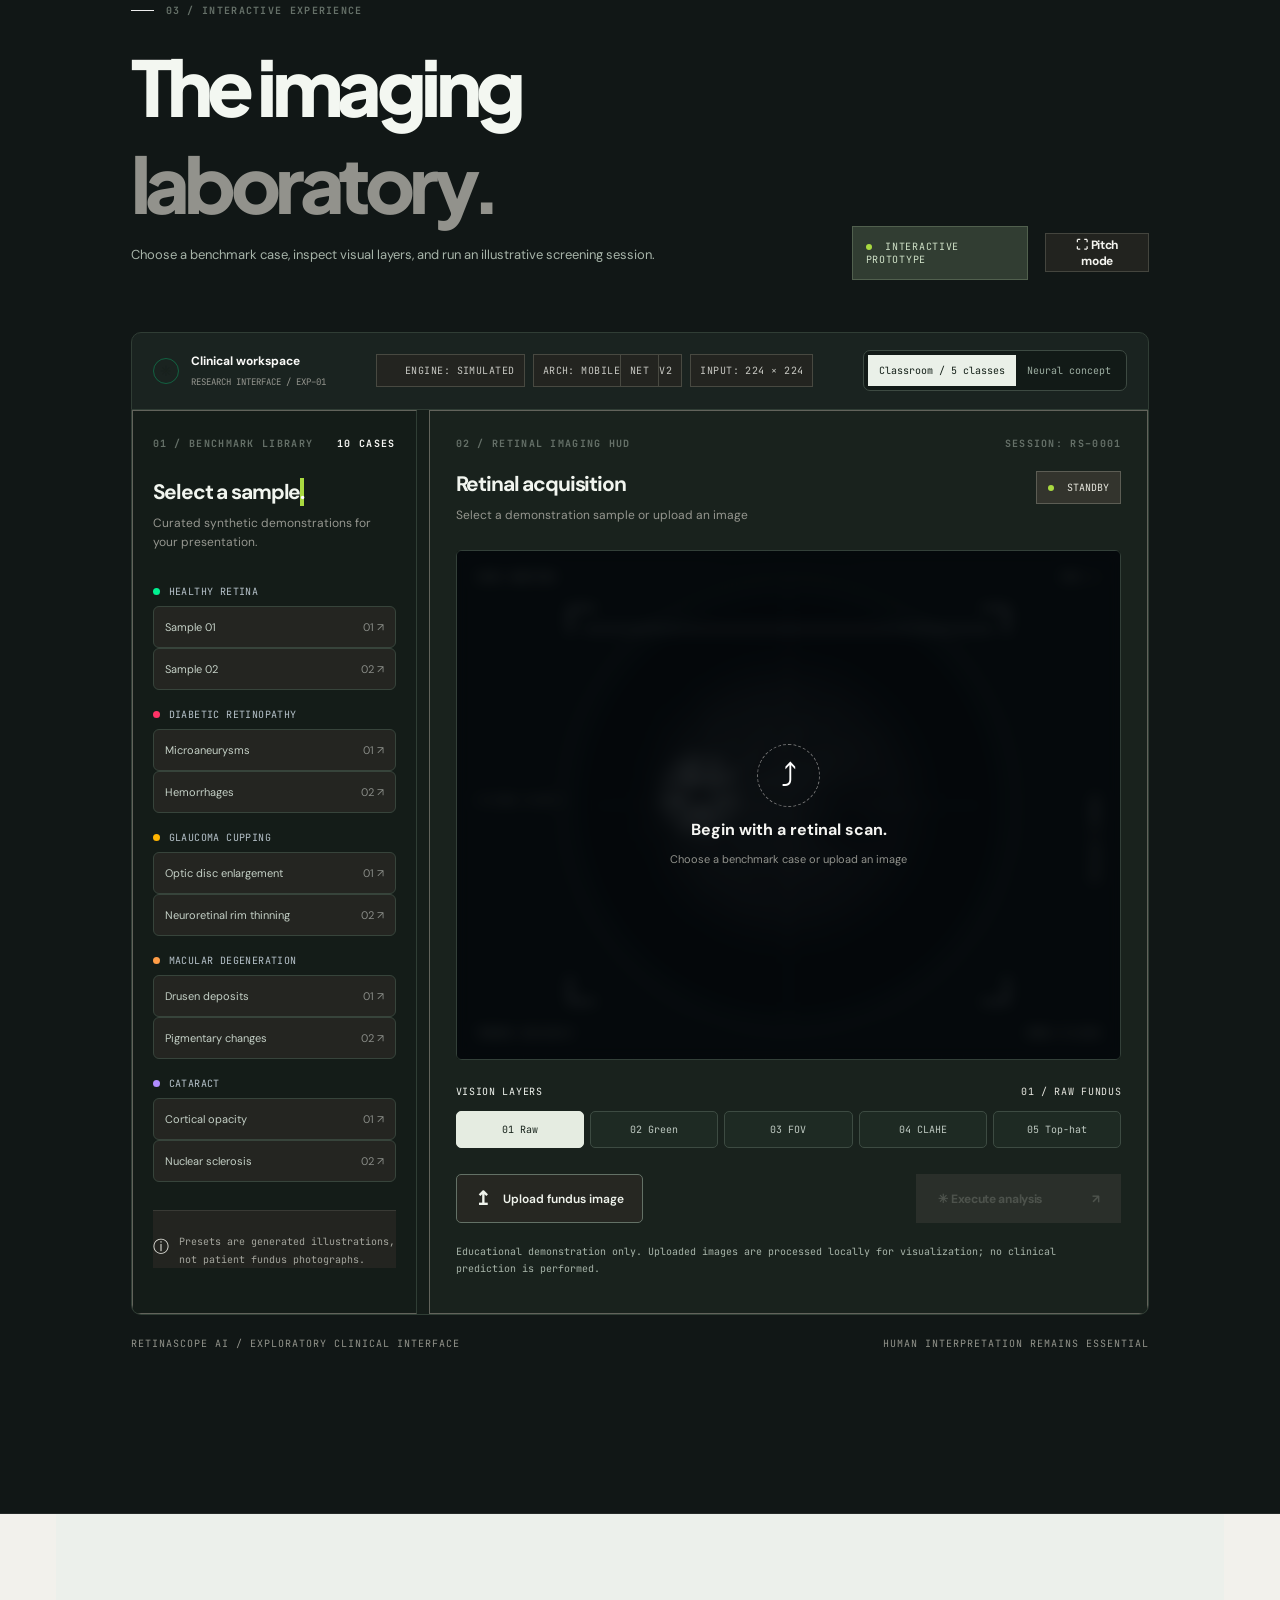
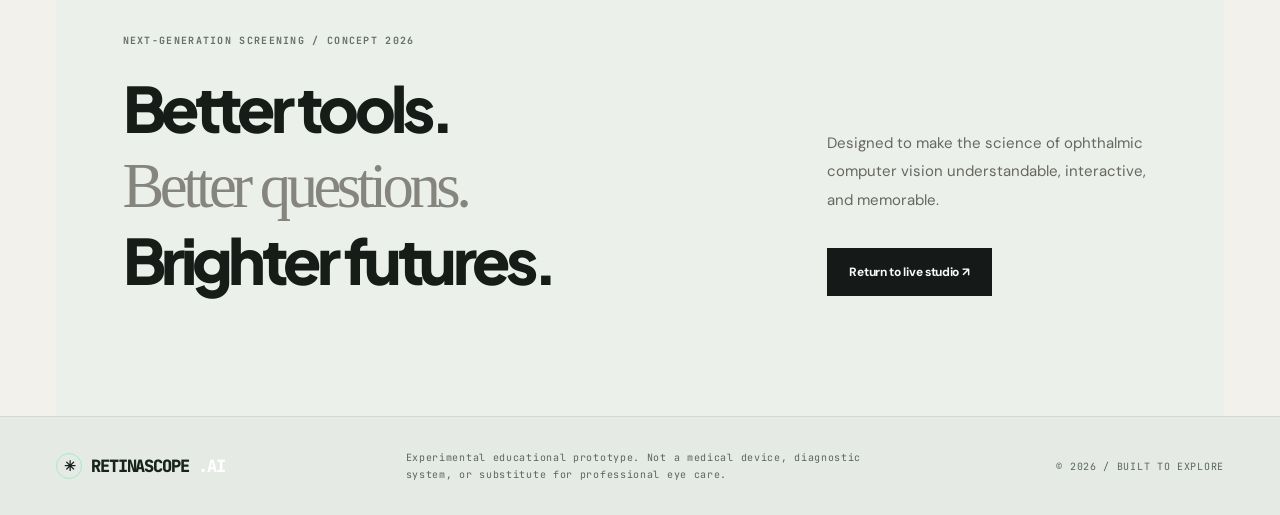
==== commit f75fe05f: "Upgrade to 5-class retinal disease detection with MobileNetV2 and presentation UI" ====
--- a/templates/index.html
+++ b/templates/index.html
@@ -3,126 +3,60 @@
 <head>
   <meta charset="UTF-8" />
   <meta name="viewport" content="width=device-width, initial-scale=1.0" />
-  <meta name="description" content="AI-powered retinal disease screening — upload fundus images for instant classification." />
-  <title>RetinaScope</title>
+  <meta name="theme-color" content="#f6f6f3" />
+  <meta name="description" content="RetinaScope AI — Interactive retinal intelligence concept and classroom demonstration." />
+  <title>RetinaScope AI — Retinal Imaging Intelligence</title>
   <link rel="preconnect" href="https://fonts.googleapis.com" />
   <link rel="preconnect" href="https://fonts.gstatic.com" crossorigin />
-  <link href="https://fonts.googleapis.com/css2?family=Inter:wght@400;500;600;700;800&display=swap" rel="stylesheet" />
+  <link href="https://fonts.googleapis.com/css2?family=DM+Sans:wght@400;500;600;700&family=JetBrains+Mono:wght@400;500;600;700&family=Plus+Jakarta+Sans:wght@400;500;600;700;800&display=swap" rel="stylesheet" />
   <link rel="stylesheet" href="/static/style.css" />
+  <script defer src="/static/script.js"></script>
 </head>
 <body>
+  <div class="cursor-glow" aria-hidden="true"></div>
+  <div class="grain" aria-hidden="true"></div>
+  <header class="header" id="top">
+    <a class="brand" href="#top" aria-label="RetinaScope AI home"><span class="brand-mark"><svg viewBox="0 0 44 44" fill="none" aria-hidden="true"><circle cx="22" cy="22" r="18" stroke="currentColor" stroke-width="1.4"/><circle cx="22" cy="22" r="10" stroke="currentColor" stroke-width="1.4"/><circle cx="22" cy="22" r="3" fill="currentColor"/><path d="M22 0v9M22 35v9M0 22h9M35 22h9" stroke="currentColor" stroke-width="1.5"/></svg></span><span>RETINA<span class="brand-soft">SCOPE</span><span class="brand-ai">.AI</span></span></a>
+    <nav class="nav" aria-label="Main navigation"><a href="#how-it-works">The science</a><a href="#pipeline">Pipeline</a><a href="#studio">Live studio</a></nav>
+    <div class="header-actions"><span class="online"><span class="online-dot"></span> RESEARCH PROTOTYPE <span class="online-extra">/ 2026</span></span><a class="btn btn-small btn-stroke" href="#studio">Launch studio <span aria-hidden="true">↗</span></a></div>
+  </header>
 
-  <!-- top accent line -->
-  <div class="accent-line" aria-hidden="true"></div>
-
-  <nav class="nav">
-    <div class="nav-inner">
-      <a href="/" class="nav-brand">
-        <div class="nav-logo">
-          <svg width="20" height="20" viewBox="0 0 20 20" fill="none">
-            <circle cx="10" cy="10" r="8.5" stroke="url(#g1)" stroke-width="1.5"/>
-            <circle cx="10" cy="10" r="4" stroke="url(#g1)" stroke-width="1.5"/>
-            <circle cx="10" cy="10" r="1.5" fill="url(#g1)"/>
-            <defs><linearGradient id="g1" x1="0" y1="0" x2="20" y2="20"><stop stop-color="#34d399"/><stop offset="1" stop-color="#06b6d4"/></linearGradient></defs>
-          </svg>
-        </div>
-        <span>RetinaScope</span>
-      </a>
-      <div class="nav-right">
-        <span class="nav-badge">v1.0 — Research</span>
+  <main>
+    <section class="hero section-wrap" aria-labelledby="hero-title">
+      <div class="hero-grid" aria-hidden="true"></div>
+      <div class="hero-copy">
+        <div class="eyebrow"><span class="eyebrow-line"></span> RETINAL INTELLIGENCE / RESEARCH DEMONSTRATOR <span class="eyebrow-number">/ 001</span></div>
+        <h1 id="hero-title">VISION<br /><em>IS DATA.</em><br /><span class="hero-outlined">/ 001</span></h1>
+        <p class="hero-description">A research-led approach to retinal image understanding. Explore the computer-vision pipeline, inspect synthetic retinal scans, and discover how AI-assisted screening could support clinical workflows.</p>
+        <div class="hero-buttons"><a class="btn btn-primary" href="#studio">Explore the live demo <span aria-hidden="true">↗</span></a><a class="btn btn-text" href="#how-it-works"><span class="play-ring">▶</span> Explore the methodology</a></div>
+        <div class="hero-stats"><div><strong>05</strong><span>Screening classes</span></div><div><strong>05</strong><span>Vision layers</span></div><div><strong>224<small>²</small></strong><span>Input resolution</span></div></div>
       </div>
-    </div>
-  </nav>
-
-  <main class="main">
-    <!-- HERO — only shows before first analysis -->
-    <header class="hero" id="hero">
-      <h1 class="hero-title">Retinal Disease<br/><span>Screening</span></h1>
-      <p class="hero-sub">Upload a fundus photograph. Our CNN pipeline runs preprocessing, classification, and returns results in seconds.</p>
-    </header>
-
-    <!-- UPLOAD CARD -->
-    <section class="upload-card util-panel" id="upload-card">
-      <div class="dropzone" id="dropzone" tabindex="0">
-        <div class="dropzone-idle" id="dropzone-idle">
-          <div class="dropzone-icon">
-            <svg width="24" height="24" viewBox="0 0 24 24" fill="none" stroke="currentColor" stroke-width="1.5" stroke-linecap="round" stroke-linejoin="round">
-              <path d="M4 14.899A7 7 0 1115.71 8h1.79a4.5 4.5 0 012.5 8.242"/>
-              <path d="M12 12v9"/>
-              <path d="M8 17l4-5 4 5"/>
-            </svg>
-          </div>
-          <p class="dropzone-label">Drop fundus image here, or <label for="file-input" class="dropzone-link">browse</label></p>
-          <p class="dropzone-hint">PNG, JPG, BMP, TIFF — max 16 MB</p>
-          <input type="file" id="file-input" accept="image/*" hidden />
-        </div>
-        <div class="dropzone-preview" id="dropzone-preview" hidden>
-          <img id="preview-img" alt="Uploaded image" />
-          <div class="preview-overlay">
-            <button class="preview-remove" id="remove-btn" title="Remove">
-              <svg width="14" height="14" viewBox="0 0 24 24" fill="none" stroke="currentColor" stroke-width="2" stroke-linecap="round"><path d="M18 6L6 18M6 6l12 12"/></svg>
-            </button>
-          </div>
-        </div>
-      </div>
-      <button class="btn btn-primary" id="analyze-btn" disabled>
-        <svg width="18" height="18" viewBox="0 0 24 24" fill="none" stroke="currentColor" stroke-width="1.5" stroke-linecap="round" stroke-linejoin="round"><path d="M2 12s3-7 10-7 10 7 10 7-3 7-10 7-10-7-10-7z"/><circle cx="12" cy="12" r="3"/></svg>
-        Analyze scan
-      </button>
+      <div class="hero-visual" aria-label="Stylized retinal scan visualization"><div class="hero-halo"></div><div class="hero-orbit orbit-a"></div><div class="hero-orbit orbit-b"></div><div class="hero-eye"><canvas id="heroRetina" width="680" height="680" aria-hidden="true"></canvas><div class="hero-eye-vignette"></div></div><span class="hero-cross h-cross-a">+</span><span class="hero-cross h-cross-b">+</span><div class="hero-scanline"></div><div class="hero-float hero-float-top"><span class="small-overline">SPECIMEN / RS–001</span><strong><span class="emerald-dot"></span> Retinal atlas</strong><span class="micro muted">FOV SEGMENTATION / ACTIVE</span></div><div class="hero-float hero-float-bottom"><span class="small-overline">INPUT GEOMETRY <span class="cyan">↗</span></span><strong>224 × 224 × 3</strong><div class="mini-graph" aria-hidden="true"><i></i><i></i><i></i><i></i><i></i><i></i><i></i><i></i><i></i><i></i><i></i><i></i></div></div><div class="hero-axis axis-top">RS / SCAN_01</div><div class="hero-axis axis-bottom">FIG. 01 — SYNTHETIC RETINAL FIELD</div></div>
+      <div class="hero-footer"><span>EXPERIMENTAL IMAGE COMPUTING <span class="footer-divider">/</span> NOT FOR DIAGNOSIS</span><span>SCROLL TO INVESTIGATE <span aria-hidden="true">↓</span></span></div>
     </section>
 
-    <!-- PROCESSING STATE -->
-    <section class="processing" id="processing" hidden>
-      <div class="pipeline util-panel">
-        <div class="pipeline-title">Processing Pipeline</div>
-        <div class="pipeline-steps">
-          <div class="step-line-container"><div class="step-line-progress" id="step-progress"></div></div>
-          <div class="step" id="step-0"><span class="step-name">Green Channel</span></div>
-          <div class="step" id="step-1"><span class="step-name">CLAHE</span></div>
-          <div class="step" id="step-2"><span class="step-name">Denoise</span></div>
-          <div class="step" id="step-3"><span class="step-name">Segmentation</span></div>
-          <div class="step" id="step-4"><span class="step-name">CNN Inference</span></div>
-        </div>
-      </div>
+    <section class="research-band" aria-label="Research index"><div class="research-band-inner"><div class="band-heading"><span>RETINASCOPE / RESEARCH NOTE 001</span><span>EXPERIMENT SERIES — 2026</span></div><div class="band-grid"><div class="band-lead">The eye is<br><i>an interface.</i></div><div class="band-note"><span>THE QUESTION ↘</span><p>What can a computer observe in retinal imagery—and how can we make the process visible, rather than hiding it behind a prediction?</p></div><div class="band-symbol" aria-hidden="true"><svg viewBox="0 0 160 160" fill="none"><circle cx="80" cy="80" r="72" stroke="currentColor"/><circle cx="80" cy="80" r="48" stroke="currentColor"/><circle cx="80" cy="80" r="22" stroke="currentColor"/><path d="M0 80H160M80 0V160M24 24L136 136M136 24L24 136" stroke="currentColor" opacity=".5"/><circle cx="80" cy="80" r="4" fill="currentColor"/></svg></div></div><div class="band-bottom"><span>DISCIPLINES: COMPUTER VISION / HUMAN–AI INTERACTION / MEDICAL IMAGING</span><a href="#studio">OPEN LIVE STUDY ↗</a></div></div></section>
+
+    <section id="how-it-works" class="story section-wrap">
+      <div class="section-kicker"><span>01 / THE IDEA</span><span>BEYOND WHAT THE EYE CAN SEE</span></div>
+      <div class="story-layout"><h2>Making the invisible <span>more visible.</span></h2><div class="story-right"><p>Retinal photographs carry a remarkable amount of information. RetinaScope AI is a concept screening experience built to demonstrate how image enhancement and machine learning can help highlight patterns worth a closer clinical look.</p><a href="#pipeline" class="inline-link">Inside the pipeline <span aria-hidden="true">↗</span></a></div></div>
+      <div class="features"><article class="feature"><div class="feature-num">01 <span>↗</span></div><div class="feature-icon">◎</div><h3>One image. Multiple perspectives.</h3><p>Inspect optical images through five different computational vision layers.</p></article><article class="feature"><div class="feature-num">02 <span>↗</span></div><div class="feature-icon">⌘</div><h3>Engineered for efficiency.</h3><p>Explore a proposed MobileNetV2-based workflow with compact 224 × 224 inputs.</p></article><article class="feature"><div class="feature-num">03 <span>↗</span></div><div class="feature-icon">✳</div><h3>Insights, not just labels.</h3><p>See example classification probabilities, biomarkers, and triage explanations together.</p></article></div>
     </section>
 
-    <!-- RESULTS -->
-    <section class="results" id="results" hidden>
-      <div class="results-grid">
-        <div class="results-image-col">
-          <div class="results-image">
-            <img id="result-img" alt="Analyzed fundus image" />
-          </div>
-          <div class="results-image-label">Input scan</div>
-        </div>
+    <section id="pipeline" class="pipeline section-wrap"><div class="section-kicker"><span>02 / HOW IT WORKS</span><span>FROM LIGHT TO INSIGHT</span></div><div class="pipeline-heading"><h2>Five stages.<br /><span>One focused workflow.</span></h2><p>A visual walkthrough of the proposed computational process, from a raw fundus photograph to illustrative classification output.</p></div><div class="pipeline-track"><div class="pipeline-step"><span>01 / OPTICS</span><div class="step-symbol">◉</div><h3>Green channel</h3><p>Emphasize vascular contrast</p></div><div class="step-arrow">↗</div><div class="pipeline-step"><span>02 / SEGMENT</span><div class="step-symbol">◌</div><h3>FOV masking</h3><p>Isolate the retinal field</p></div><div class="step-arrow">↗</div><div class="pipeline-step"><span>03 / ENHANCE</span><div class="step-symbol">▤</div><h3>CLAHE</h3><p>Improve local contrast</p></div><div class="step-arrow">↗</div><div class="pipeline-step"><span>04 / EXTRACT</span><div class="step-symbol">⌗</div><h3>Top-hat filter</h3><p>Highlight small structures</p></div><div class="step-arrow">↗</div><div class="pipeline-step"><span>05 / INFER</span><div class="step-symbol">✳</div><h3>Softmax</h3><p>Visualize class scores</p></div></div></section>
 
-        <div class="results-analysis-col">
-          <div class="result-header">
-            <div class="result-badge" id="result-badge">
-              <span class="result-badge-text" id="result-badge-text"></span>
-            </div>
-            <h2 class="result-class" id="result-class"></h2>
-            <p class="result-conf" id="result-conf"></p>
-          </div>
+    <section class="studio-shell" id="studio"><div class="section-wrap studio-inner"><div class="studio-intro"><div><div class="eyebrow"><span class="eyebrow-line"></span> 03 / INTERACTIVE EXPERIENCE</div><h2>The imaging <span>laboratory.</span></h2><p>Choose a benchmark case, inspect visual layers, and run an illustrative screening session.</p></div><div class="studio-intro-right"><span class="demo-flag"><span class="online-dot"></span> INTERACTIVE PROTOTYPE</span><button id="pitchBtn" class="btn btn-stroke btn-small">⛶ Pitch mode</button></div></div>
+      <div class="studio-topbar"><div class="studio-brand"><span class="brand-mark mini">✳</span><div><strong>Clinical workspace</strong><small>RESEARCH INTERFACE / EXP–01</small></div></div><div class="telemetry-chips"><span><span class="online-dot"></span> ENGINE: SIMULATED</span><span>ARCH: MOBILE<span class="cyan">NET</span>V2</span><span>INPUT: 224 × 224</span></div><div class="mode-switch" role="group" aria-label="Demo mode"><button class="mode-btn active" data-mode="classroom" aria-pressed="true">Classroom / 5 classes</button><button class="mode-btn" data-mode="model" aria-pressed="false">Neural concept</button></div></div>
+      <div class="workspace"><aside class="preset-panel"><div class="panel-topline"><span>01 / BENCHMARK LIBRARY</span><span class="cyan">10 CASES</span></div><h3>Select a sample<span class="dot-green">.</span></h3><p>Curated synthetic demonstrations for your presentation.</p><div id="presetList" class="preset-list"></div><div class="preset-help"><span class="help-icon">ⓘ</span> Presets are generated illustrations, not patient fundus photographs.</div></aside>
+      <div class="scanner-panel"><div class="panel-topline"><span>02 / RETINAL IMAGING HUD</span><span id="scanIdTag">SESSION: RS–0001</span></div><div class="scanner-heading"><div><h3 id="scanTitle">Retinal acquisition</h3><p id="scanSubtitle">Select a demonstration sample or upload an image</p></div><span id="scannerStatus" class="status-pill"><span class="online-dot"></span> STANDBY</span></div><div class="scan-viewport" id="scanViewport"><div class="scan-grid"></div><div class="retina-image-wrap"><canvas id="retinaCanvas" width="680" height="680" aria-label="Illustrative retinal fundus view"></canvas></div><div class="outer-ring"></div><div class="reticle-cross reticle-h"></div><div class="reticle-cross reticle-v"></div><div class="target-corner tl"></div><div class="target-corner tr"></div><div class="target-corner bl"></div><div class="target-corner br"></div><div class="sweep"></div><div class="scan-tag top-left" id="scanAcquired">SCAN: AWAITING</div><div class="scan-tag top-right">FOV: <span id="fovTag">--</span></div><div class="scan-tag bottom-left">TENSOR: 224×224×3</div><div class="scan-tag bottom-right">MODE: <span id="scanModeTag">5 CLASS</span></div><div class="scan-coord coord-one">[ 0.381, 0.692 ]</div><div class="scan-coord coord-two">FUNDUS / OPTICAL</div><div class="scan-empty" id="scanEmpty"><div class="upload-icon">⤴</div><strong>Begin with a retinal scan.</strong><span>Choose a benchmark case or upload an image</span></div></div><div class="layer-section"><div class="layer-head"><span>VISION LAYERS</span><span id="activeLayerTag">01 / RAW FUNDUS</span></div><div class="layer-tabs" id="layerTabs"><button class="layer-btn active" data-layer="raw">01 Raw</button><button class="layer-btn" data-layer="green">02 Green</button><button class="layer-btn" data-layer="fov">03 FOV</button><button class="layer-btn" data-layer="clahe">04 CLAHE</button><button class="layer-btn" data-layer="morph">05 Top-hat</button></div></div><div class="scan-actions"><label class="upload-button" for="imageUpload"><span>↥</span> Upload fundus image</label><input id="imageUpload" type="file" accept="image/png,image/jpeg,image/tiff,image/webp" hidden /><button id="executeBtn" class="btn btn-primary run-button" disabled>✳ Execute analysis <span>↗</span></button></div><p class="workspace-disclaimer">Educational demonstration only. Uploaded images are processed locally for visualization; no clinical prediction is performed.</p></div></div>
+      <div class="results" id="results" hidden><div class="results-head"><div><div class="eyebrow"><span class="eyebrow-line"></span> 04 / ANALYSIS OUTPUT</div><h2>What the model <span>might see.</span></h2></div><span class="simulated-badge">ILLUSTRATIVE RESULTS / NOT MEDICAL ADVICE</span></div><div class="results-grid"><div class="results-left"><article class="result-card frame-card"><div class="panel-topline"><span>VISUAL TELEMETRY</span><span id="resultLayerLabel">LAYER 01 — RAW</span></div><div class="result-preview"><canvas id="resultCanvas" width="500" height="400"></canvas><span class="result-frame-cross result-frame-a">+</span><span class="result-frame-cross result-frame-b">+</span></div><div class="result-layer-btns" id="resultLayerTabs"><button class="result-layer active" data-layer="raw">RAW</button><button class="result-layer" data-layer="green">GREEN</button><button class="result-layer" data-layer="fov">FOV</button><button class="result-layer" data-layer="clahe">CLAHE</button><button class="result-layer" data-layer="morph">TOP-HAT</button></div></article><div class="biomarker-title"><span>ILLUSTRATIVE BIOMARKERS</span><span class="cyan">↗ 04 METRICS</span></div><div class="biomarkers"><article class="biomarker"><span>MICROVASCULAR DENSITY</span><strong id="vesselMetric">18.4<small>%</small></strong><p>Illustrative vessel coverage</p><div class="marker-line"></div></article><article class="biomarker"><span>CUP-TO-DISC ESTIMATE</span><strong id="cdrMetric">0.38</strong><p>Illustrative optic disc index</p><div class="marker-line amber-line"></div></article><article class="biomarker"><span>FIELD-OF-VIEW</span><strong id="fovMetric">85.6<small>%</small></strong><p>Illustrative field coverage</p><div class="marker-line cyan-line"></div></article><article class="biomarker"><span>PIPELINE DURATION</span><strong id="latencyMetric">98<small>ms</small></strong><p>UI animation benchmark only</p><div class="marker-line"></div></article></div></div><div class="results-right"><article class="result-card diagnosis"><div class="panel-topline"><span>CLASSIFICATION SIMULATION</span><span id="resultScanId">RS–0001</span></div><div class="diagnosis-body"><div><span class="diagnosis-badge" id="diagnosisBadge">● NORMAL PATTERN</span><h3 id="diagnosisTitle">Healthy retinal architecture</h3><p id="diagnosisSummary">Demonstration output for the selected benchmark.</p></div><div class="confidence-gauge" id="gauge"><div class="gauge-inner"><strong id="confidenceValue">97.6<small>%</small></strong><span>DEMO SCORE</span></div></div></div><div class="spectrum-heading"><span>ILLUSTRATIVE CLASS DISTRIBUTION</span><span>SOFTMAX / DEMO</span></div><div id="probabilities" class="probability-list"></div></article><article class="result-card triage-card"><div class="panel-topline"><span>CONTEXTUAL FOLLOW-UP</span><span>CLINICAL CONTEXT</span></div><div class="triage-header"><span id="urgencyTag" class="urgency-tag">ROUTINE</span><h3 id="triageHeading">Suggested clinical context</h3></div><p id="triageText">These findings are for demonstration and should not be used for diagnosis.</p><div class="followup" id="followupTags"></div></article><div class="result-actions"><button id="printBtn" class="btn btn-stroke">↗ Print summary</button><button id="exportBtn" class="btn btn-stroke">↓ Export JSON</button><button id="resetBtn" class="btn btn-primary">↻ New scan</button></div></div></div></div>
+      <div class="studio-end"><span>RETINASCOPE AI / EXPLORATORY CLINICAL INTERFACE</span><span>HUMAN INTERPRETATION REMAINS ESSENTIAL</span></div>
+    </div></section>
+    <section class="closing section-wrap"><div class="closing-left"><span class="eyebrow">NEXT-GENERATION SCREENING / CONCEPT 2026</span><h2>Better tools.<br /><em>Better questions.</em><br />Brighter futures.</h2></div><div class="closing-right"><p>Designed to make the science of ophthalmic computer vision understandable, interactive, and memorable.</p><a class="btn btn-primary" href="#studio">Return to live studio ↗</a></div></section>
+  </main>
+  <footer class="footer"><a class="brand" href="#top"><span class="brand-mark mini">✳</span> RETINASCOPE<span class="brand-ai">.AI</span></a><p>Experimental educational prototype. Not a medical device, diagnostic system, or substitute for professional eye care.</p><span>© 2026 / BUILT TO EXPLORE</span></footer>
 
-          <div class="chart" id="chart"></div>
-
-          <button class="btn btn-secondary" id="reset-btn">
-            <svg width="16" height="16" viewBox="0 0 24 24" fill="none" stroke="currentColor" stroke-width="1.5" stroke-linecap="round"><path d="M3 12a9 9 0 109-9"/><path d="M3 3v6h6"/></svg>
-            New analysis
-          </button>
-        </div>
-      </div>
-    </section>
-  </main>
-
-  <footer class="footer">
-    <div class="footer-inner">
-      <p class="disclaimer">⚠ This is a student research project — not a medical diagnostic tool. Do not use for clinical decision-making.</p>
-      <p class="footer-meta">CNN Model · 4-class classifier · Trained on synthetic fundus data</p>
-    </div>
-  </footer>
-
-  <script src="/static/script.js"></script>
+  <div class="processing-overlay" id="processingOverlay" hidden role="dialog" aria-modal="true" aria-labelledby="processingTitle"><div class="processing-box"><div class="panel-topline"><span>RETINASCOPE / COMPUTE MODULE</span><span class="cyan">SESSION RUNNING</span></div><div class="processing-symbol">✳</div><h2 id="processingTitle">Decoding the <span>retina.</span></h2><p>Walking through the illustrative computer vision pipeline.</p><div class="progress-track"><div id="progressFill"></div></div><div class="processing-count"><span id="progressLabel">INITIALIZING</span><span id="progressPercent">0%</span></div><div class="processing-steps" id="processingSteps"><span>01 GREEN</span><span>02 FOV</span><span>03 CLAHE</span><span>04 TOP-HAT</span><span>05 SOFTMAX</span></div><pre id="terminalLog" class="terminal-log">&gt; Ready for acquisition...</pre></div></div>
+  <div id="toast" class="toast" role="status" aria-live="polite"></div>
 </body>
 </html>
--- a/static/style.css
+++ b/static/style.css
@@ -1,479 +1,63 @@
-/* ═══════════════════════════════════════════════
-   RetinaScope v6 — Authentic, Clinical Utility
-   Zero-fluff, pure functionality, engineer-built.
-   No gradients, no glass, no soft shadows.
-   ═══════════════════════════════════════════════ */
+:root{--bg:#06090d;--surface:#0b0f15;--card:#10151c;--border:rgba(202,227,239,.12);--muted:#94a3b8;--dim:#64748b;--white:#f0f4f8;--green:#00f090;--cyan:#00d4ff;--amber:#ffb400;--red:#ff3366;--font:'Plus Jakarta Sans',sans-serif;--mono:'JetBrains Mono',monospace}*{box-sizing:border-box}html{scroll-behavior:smooth}body{margin:0;background:var(--bg);color:var(--white);font-family:var(--font);overflow-x:hidden}button,input{font:inherit}button,a{-webkit-tap-highlight-color:transparent}button{cursor:pointer}a{color:inherit;text-decoration:none}::selection{background:var(--green);color:var(--bg)}[hidden]{display:none!important}.section-wrap{width:min(1440px,calc(100% - 112px));margin:auto}.muted{color:var(--muted)}.cyan{color:var(--cyan)}.cursor-glow{position:fixed;pointer-events:none;z-index:0;left:15%;top:8%;width:600px;height:600px;background:radial-gradient(circle,rgba(0,240,144,.035),transparent 64%);filter:blur(30px)}.grain{position:fixed;inset:0;z-index:15;pointer-events:none;opacity:.12;background-image:url("data:image/svg+xml,%3Csvg viewBox='0 0 180 180' xmlns='http://www.w3.org/2000/svg'%3E%3Cfilter id='n'%3E%3CfeTurbulence type='fractalNoise' baseFrequency='.8' numOctaves='3' stitchTiles='stitch'/%3E%3C/filter%3E%3Crect width='100%25' height='100%25' filter='url(%23n)' opacity='.1'/%3E%3C/svg%3E")}.header{height:88px;display:flex;align-items:center;justify-content:space-between;padding:0 max(56px,calc((100% - 1440px)/2));position:relative;z-index:10;border-bottom:1px solid rgba(255,255,255,.06);background:rgba(6,9,13,.88);backdrop-filter:blur(20px)}.brand{display:inline-flex;align-items:center;gap:9px;font-size:16px;font-weight:800;letter-spacing:-.065em;white-space:nowrap}.brand-mark{width:37px;height:37px;color:var(--green);display:grid;place-items:center}.brand-mark svg{width:100%}.brand-mark.mini{width:26px;height:26px;border:1px solid rgba(0,240,144,.3);border-radius:50%;font-size:14px}.brand-soft{font-weight:500}.brand-ai{color:var(--green);font-weight:800}.nav{display:flex;gap:35px}.nav a,.online,.header-actions{font-size:12px}.nav a{color:#9caab8;transition:color .2s}.nav a:hover{color:var(--green)}.header-actions{display:flex;align-items:center;gap:28px}.online,.telemetry-chips span,.demo-flag{font-family:var(--mono);font-size:10px;letter-spacing:.045em}.online{color:#bdc8d1}.online-dot,.emerald-dot{display:inline-block;width:6px;height:6px;border-radius:50%;background:var(--green);box-shadow:0 0 12px var(--green);margin-right:7px;vertical-align:middle}.online-extra{color:#6d7b86}.btn{display:inline-flex;align-items:center;justify-content:center;gap:32px;min-height:48px;border-radius:6px;font-weight:700;font-size:12px;padding:0 21px;border:1px solid transparent;transition:background .2s,border .2s,transform .2s}.btn:hover:not(:disabled){transform:translateY(-2px)}.btn-small{min-height:39px;padding:0 16px;gap:15px}.btn-primary{background:var(--green);color:#06120e;box-shadow:0 0 20px rgba(0,240,144,.12)}.btn-primary:hover:not(:disabled){background:#78ffc2}.btn-stroke{border-color:rgba(179,214,229,.24);background:rgba(255,255,255,.025);color:#d7e4eb}.btn-stroke:hover{border-color:var(--green)}.btn-text{padding:0;color:#d7e4eb;gap:10px}.play-ring{height:28px;width:28px;border:1px solid #486052;border-radius:50%;display:grid;place-items:center;font-size:9px;color:var(--green)}.hero{min-height:740px;position:relative;display:grid;grid-template-columns:48% 52%;padding-top:98px}.hero-grid{position:absolute;inset:0;background-image:linear-gradient(rgba(93,125,139,.05) 1px,transparent 1px),linear-gradient(90deg,rgba(93,125,139,.05) 1px,transparent 1px);background-size:74px 74px;mask-image:linear-gradient(90deg,transparent,#000 25%,#000 70%,transparent);pointer-events:none}.hero-copy{z-index:2;padding-top:33px}.eyebrow,.section-kicker,.panel-topline,.small-overline,.micro,.hero-axis,.scan-tag,.scan-coord,.layer-head,.demo-flag,.studio-end,.workspace-disclaimer,.biomarker-title,.biomarker>span,.biomarker p,.spectrum-heading,.result-layer,.results-head .simulated-badge,.followup span,.urgency-tag,.footer,.processing-count,.processing-steps{font-family:var(--mono);font-size:10px;letter-spacing:.07em}.eyebrow{display:flex;align-items:center;gap:12px;color:var(--green);font-weight:600}.eyebrow-line{width:23px;height:1px;background:var(--green)}.eyebrow-number{color:var(--dim);margin-left:8px}.hero h1{margin:28px 0 24px;font-size:clamp(54px,5.4vw,84px);letter-spacing:-.075em;line-height:1.09;font-weight:800}.hero h1 em{font-style:normal;color:var(--green)}.hero-outlined{-webkit-text-stroke:1.4px #8197a2;color:transparent}.hero-description{max-width:480px;color:#9eacba;font-size:15px;line-height:1.9}.hero-buttons{display:flex;gap:20px;align-items:center;margin-top:35px}.hero-stats{display:flex;gap:58px;margin-top:83px}.hero-stats div{display:flex;flex-direction:column;gap:8px}.hero-stats strong{font-size:30px;letter-spacing:-.055em;font-weight:700}.hero-stats strong small{font-size:17px;color:var(--green)}.hero-stats span{font-size:11px;color:var(--muted)}.hero-visual{position:relative;min-height:610px;display:grid;place-items:center}.hero-halo{position:absolute;width:610px;aspect-ratio:1;border-radius:50%;background:radial-gradient(circle,rgba(0,240,144,.11),rgba(0,212,255,.018) 54%,transparent 70%);filter:blur(6px)}.hero-orbit{position:absolute;border:1px solid rgba(121,167,175,.18);border-radius:50%;aspect-ratio:1}.orbit-a{width:89%;max-width:615px}.orbit-b{width:72%;max-width:500px;border-style:dashed;animation:rotate 55s linear infinite}.hero-eye{width:72%;max-width:495px;aspect-ratio:1;border-radius:50%;position:relative;overflow:hidden;box-shadow:0 0 0 1px rgba(0,240,144,.12),0 0 95px rgba(0,240,144,.1)}.hero-eye canvas{width:100%;height:100%;object-fit:cover;filter:saturate(.85) contrast(1.09)}.hero-eye-vignette{position:absolute;inset:0;box-shadow:inset 0 0 90px 55px rgba(6,9,13,.85);border-radius:50%}.hero-cross{position:absolute;color:var(--cyan);font:24px var(--mono)}.h-cross-a{top:13%;left:13%}.h-cross-b{right:13%;bottom:20%}.hero-scanline{position:absolute;width:69%;height:2px;left:15.5%;top:30%;background:linear-gradient(90deg,transparent,var(--green),transparent);box-shadow:0 0 30px var(--green);opacity:.5;animation:scan 6s ease-in-out infinite alternate;pointer-events:none}.hero-float{position:absolute;z-index:2;background:rgba(11,17,22,.82);border:1px solid rgba(124,162,181,.2);backdrop-filter:blur(24px);padding:17px 20px;box-shadow:0 20px 60px rgba(0,0,0,.2)}.hero-float-top{left:-2%;top:15%}.hero-float-bottom{right:-1%;bottom:19%;width:205px}.hero-float strong{display:block;font:600 14px var(--mono);margin:13px 0}.small-overline{color:var(--muted);font-size:9px}.micro{font-size:9px}.mini-graph{height:27px;display:flex;gap:5px;align-items:end}.mini-graph i{width:6px;height:55%;background:var(--cyan);opacity:.6}.mini-graph i:nth-child(3n){height:90%}.mini-graph i:nth-child(4n){height:30%}.hero-axis{position:absolute;color:#6a7985;letter-spacing:.12em}.axis-top{top:5%;right:0}.axis-bottom{bottom:7%;left:21%}.hero-footer{grid-column:1/-1;align-self:end;padding:24px 0;display:flex;justify-content:space-between;border-top:1px solid var(--border);color:#71818e;font:10px var(--mono);letter-spacing:.08em}.footer-divider{margin:0 8px}.story,.pipeline{padding-top:108px;padding-bottom:110px}.section-kicker,.panel-topline{display:flex;justify-content:space-between;color:#93a2b1}.section-kicker span:first-child{color:var(--green)}.story-layout{display:grid;grid-template-columns:1.2fr .8fr;gap:90px;align-items:end;margin:40px 0 75px}.story h2,.pipeline h2,.closing h2{font-size:clamp(41px,4.9vw,73px);line-height:1.17;letter-spacing:-.065em;margin:0;max-width:720px}.story h2 span,.pipeline h2 span,.closing h2 em{color:var(--green);font-style:normal}.story-right p,.pipeline-heading p,.closing-right p{color:#a3b0bc;font-size:15px;line-height:1.9;margin:0 0 22px}.inline-link{font-size:12px;color:var(--green);font-weight:700;border-bottom:1px solid rgba(0,240,144,.4);padding-bottom:8px}.inline-link span{margin-left:20px}.features{display:grid;grid-template-columns:repeat(3,1fr);border:1px solid var(--border);background:linear-gradient(145deg,rgba(16,21,28,.85),rgba(10,15,21,.6))}.feature{min-height:260px;padding:28px 32px;border-right:1px solid var(--border)}.feature:last-child{border-right:0}.feature-num{font:10px var(--mono);color:#8495a4;display:flex;justify-content:space-between}.feature-num span{font-size:17px;color:#617581}.feature-icon{font-size:38px;color:var(--green);margin:22px 0}.feature h3{font-size:15px;letter-spacing:-.025em}.feature p{font-size:12px;line-height:1.75;color:var(--muted);max-width:270px}.pipeline{padding-top:55px}.pipeline-heading{margin:40px 0 55px;display:flex;align-items:end;justify-content:space-between;gap:50px}.pipeline-heading p{max-width:340px}.pipeline-track{display:flex;align-items:stretch;gap:0}.pipeline-step{flex:1;padding:25px 18px;min-height:225px;border:1px solid var(--border);background:#0b1015}.pipeline-step>span{font:10px var(--mono);color:var(--muted)}.step-symbol{font-size:34px;color:var(--green);padding:20px 0}.pipeline-step h3{font-size:14px;margin:0 0 8px}.pipeline-step p{color:var(--muted);line-height:1.6;font-size:11px;margin:0}.step-arrow{width:19px;align-self:center;flex-shrink:0;text-align:center;color:var(--cyan);font-size:16px}.studio-shell{background:radial-gradient(ellipse at top center,rgba(0,240,144,.045),transparent 38%),#080d12;border-top:1px solid rgba(255,255,255,.08);border-bottom:1px solid rgba(255,255,255,.08)}.studio-inner{padding-top:105px;padding-bottom:45px}.studio-intro{display:flex;justify-content:space-between;align-items:end;margin-bottom:52px}.studio-intro h2,.results-head h2{font-size:clamp(35px,4.3vw,62px);letter-spacing:-.06em;margin:20px 0 12px}.studio-intro h2 span,.results-head h2 span,.processing-box h2 span{color:var(--green)}.studio-intro p{color:var(--muted);font-size:13px;line-height:1.7}.studio-intro-right{display:flex;align-items:center;gap:17px}.demo-flag{color:var(--green);border:1px solid rgba(0,240,144,.24);padding:13px}.studio-topbar{min-height:78px;padding:16px 21px;background:#10161c;border:1px solid var(--border);display:flex;align-items:center;justify-content:space-between;gap:20px;border-radius:12px 12px 0 0}.studio-brand{display:flex;align-items:center;gap:12px}.studio-brand strong{font-size:12px;display:block}.studio-brand small{display:block;font:9px var(--mono);color:var(--dim);margin-top:7px}.telemetry-chips{display:flex;gap:8px}.telemetry-chips span{padding:9px;border:1px solid var(--border);color:#a9b6c2;white-space:nowrap}.telemetry-chips .online-dot{padding:0;border:0}.mode-switch{display:flex;background:#060b0f;border:1px solid var(--border);border-radius:7px;padding:4px}.mode-btn{background:none;border:0;color:#778895;font:10px var(--mono);padding:9px 11px;border-radius:5px;white-space:nowrap}.mode-btn.active{background:#23362d;color:var(--green)}.workspace{display:grid;grid-template-columns:minmax(280px,330px) minmax(0,1fr);border:1px solid var(--border);border-top:0;background:#0a0f14;border-radius:0 0 12px 12px;overflow:hidden}.preset-panel{padding:26px 20px;border-right:1px solid var(--border)}.preset-panel h3,.scanner-heading h3{font-size:21px;letter-spacing:-.045em;margin:28px 0 8px}.preset-panel p,.scanner-heading p{font-size:12px;color:var(--muted);line-height:1.65;margin:0}.dot-green{color:var(--green)}.preset-list{display:flex;flex-direction:column;gap:18px;margin-top:32px}.preset-group-label{display:flex;align-items:center;gap:9px;font:10px var(--mono);letter-spacing:.04em;color:#b6c2ca;margin-bottom:8px}.preset-group-label i{width:7px;height:7px;border-radius:50%;background:var(--tone)}.preset-option{display:flex;justify-content:space-between;align-items:center;width:100%;min-height:42px;border:1px solid transparent;border-radius:6px;background:rgba(255,255,255,.025);text-align:left;padding:0 11px;color:#9cabba;font-size:11px}.preset-option span:last-child{color:var(--dim)}.preset-option:hover,.preset-option.selected{border-color:var(--tone);background:color-mix(in srgb,var(--tone) 6%,#10151c);color:var(--white)}.preset-help{border-top:1px solid var(--border);margin-top:28px;padding-top:22px;display:flex;gap:10px;font:10px/1.75 var(--mono);color:#73838d}.help-icon{font-size:16px;color:var(--cyan)}.scanner-panel{padding:26px;min-width:0}.scanner-heading{display:flex;justify-content:space-between;align-items:center;margin:0 0 25px}.scanner-heading h3{margin-top:20px}.status-pill{font:10px var(--mono);color:var(--green);background:rgba(0,240,144,.07);border:1px solid rgba(0,240,144,.22);padding:9px 11px;border-radius:4px;white-space:nowrap}.scan-viewport{height:510px;position:relative;overflow:hidden;display:grid;place-items:center;background:radial-gradient(ellipse at center,#101e20 0%,#080d12 55%,#05090c 100%);border:1px solid rgba(103,157,174,.2);border-radius:6px}.scan-grid{position:absolute;inset:0;background-image:linear-gradient(rgba(0,212,255,.035) 1px,transparent 1px),linear-gradient(90deg,rgba(0,212,255,.035) 1px,transparent 1px);background-size:36px 36px}.retina-image-wrap{width:min(72%,420px);aspect-ratio:1;position:relative;z-index:1;border-radius:50%;overflow:hidden;box-shadow:0 0 80px rgba(0,240,144,.08);opacity:.48}.retina-image-wrap canvas{display:block;width:100%;height:100%;object-fit:cover}.scan-viewport.loaded .retina-image-wrap{opacity:1}.outer-ring{position:absolute;width:min(78%,458px);aspect-ratio:1;border:1px dashed rgba(0,212,255,.37);border-radius:50%;animation:rotate 70s linear infinite}.outer-ring:after{content:'';position:absolute;inset:17px;border:1px solid rgba(0,240,144,.16);border-radius:50%}.reticle-cross{position:absolute;z-index:2;background:rgba(0,212,255,.17);pointer-events:none}.reticle-h{width:58%;height:1px}.reticle-v{width:1px;height:85%}.target-corner{position:absolute;z-index:2;width:26px;height:26px;border-color:var(--cyan);border-style:solid;opacity:.8}.tl{left:17%;top:11%;border-width:2px 0 0 2px}.tr{right:17%;top:11%;border-width:2px 2px 0 0}.bl{left:17%;bottom:11%;border-width:0 0 2px 2px}.br{right:17%;bottom:11%;border-width:0 2px 2px 0}.sweep{position:absolute;z-index:3;left:19%;width:62%;height:2px;top:15%;background:linear-gradient(90deg,transparent,var(--green),transparent);box-shadow:0 0 17px 1px var(--green);opacity:.65;animation:scan 4s ease-in-out infinite alternate;pointer-events:none}.scan-tag,.scan-coord{position:absolute;z-index:4;color:#86caba;font-size:9px}.top-left{top:20px;left:20px}.top-right{top:20px;right:20px}.bottom-left{bottom:20px;left:20px}.bottom-right{bottom:20px;right:20px}.scan-coord{color:#648b9c;font-size:8px}.coord-one{top:48%;left:20px}.coord-two{top:48%;right:20px;writing-mode:vertical-rl}.scan-empty{position:absolute;z-index:5;display:flex;flex-direction:column;align-items:center;gap:12px;background:rgba(5,9,12,.75);backdrop-filter:blur(7px);width:100%;height:100%;justify-content:center}.scan-empty .upload-icon{height:63px;width:63px;display:grid;place-items:center;border:1px dashed rgba(0,240,144,.4);border-radius:50%;color:var(--green);font-size:32px}.scan-empty strong{font-size:16px}.scan-empty span{font-size:11px;color:var(--muted)}.layer-section{margin-top:25px}.layer-head{display:flex;justify-content:space-between;color:#9ba9b4;margin-bottom:13px}.layer-head span:last-child{color:var(--cyan)}.layer-tabs{display:flex;gap:6px}.layer-btn{flex:1;padding:11px 7px;border:1px solid var(--border);border-radius:5px;background:#10171d;color:#80919c;font:10px var(--mono);white-space:nowrap}.layer-btn.active{background:rgba(0,240,144,.09);border-color:rgba(0,240,144,.7);color:var(--green)}.scan-actions{display:flex;justify-content:space-between;gap:14px;margin-top:26px}.upload-button{display:inline-flex;align-items:center;justify-content:center;gap:12px;padding:0 18px;min-height:49px;border:1px solid rgba(160,199,211,.24);border-radius:6px;color:#c9d4da;font-size:12px;font-weight:600;cursor:pointer}.upload-button:hover{border-color:var(--cyan)}.upload-button span{font-size:19px}.run-button{min-width:205px;justify-content:space-between}.run-button:disabled{opacity:.4;cursor:not-allowed}.workspace-disclaimer{color:#647782;line-height:1.7;margin-top:20px;letter-spacing:0}.studio-end{display:flex;justify-content:space-between;padding:22px 0 0;color:#627782}.results{padding-top:95px;scroll-margin-top:20px}.results-head{display:flex;align-items:end;justify-content:space-between;margin-bottom:27px}.results-head .simulated-badge{padding:11px;color:var(--amber);border:1px solid rgba(255,180,0,.24);white-space:nowrap}.results-grid{display:grid;grid-template-columns:.95fr 1.05fr;gap:19px}.result-card{background:#10161c;border:1px solid var(--border);border-radius:12px;padding:24px}.result-preview{height:300px;display:grid;place-items:center;position:relative;margin:17px 0;background:radial-gradient(circle,#152222,#070b10 70%);overflow:hidden;border:1px solid rgba(0,212,255,.1)}.result-preview canvas{max-width:100%;max-height:100%;height:100%;object-fit:contain}.result-frame-cross{position:absolute;color:var(--cyan);font:20px var(--mono)}.result-frame-a{top:12%;left:15%}.result-frame-b{bottom:13%;right:15%}.result-layer-btns{display:flex;gap:6px}.result-layer{flex:1;padding:10px 4px;border:1px solid var(--border);background:#090e13;color:var(--dim);border-radius:4px;font-size:9px}.result-layer.active{color:var(--green);border-color:var(--green)}.biomarker-title{display:flex;justify-content:space-between;color:#9cabb7;margin:27px 0 13px}.biomarkers{display:grid;grid-template-columns:1fr 1fr;gap:13px}.biomarker{padding:22px 19px;background:#10161c;border:1px solid var(--border);border-radius:9px}.biomarker>span{color:#94a3b8;line-height:1.6}.biomarker strong{display:block;font:700 29px var(--mono);letter-spacing:-.06em;margin:17px 0 10px}.biomarker strong small{font-size:14px;color:var(--green);margin-left:3px}.biomarker p{font-size:9px;color:var(--dim);letter-spacing:0;line-height:1.5}.marker-line{margin-top:19px;width:100%;height:2px;background:linear-gradient(90deg,var(--green) 56%,#26323a 56%)}.amber-line{background:linear-gradient(90deg,var(--amber) 35%,#26323a 35%)}.cyan-line{background:linear-gradient(90deg,var(--cyan) 85%,#26323a 85%)}.diagnosis-body{display:flex;justify-content:space-between;align-items:center;gap:18px;margin:33px 0}.diagnosis-badge{display:inline-flex;align-items:center;border-radius:3px;color:var(--green);border:1px solid rgba(0,240,144,.3);background:rgba(0,240,144,.07);padding:9px;font:10px var(--mono)}.diagnosis-badge.warning{color:var(--amber);border-color:rgba(255,180,0,.3);background:rgba(255,180,0,.06)}.diagnosis-badge.critical{color:var(--red);border-color:rgba(255,51,102,.3);background:rgba(255,51,102,.06)}.diagnosis-body h3{font-size:clamp(19px,2.2vw,29px);letter-spacing:-.04em;margin:16px 0 8px;max-width:350px}.diagnosis-body p{font-size:11px;color:var(--muted);line-height:1.75;max-width:370px}.confidence-gauge{flex:0 0 144px;width:144px;height:144px;border-radius:50%;display:grid;place-items:center;background:conic-gradient(var(--green) 0deg 0deg,#213038 0deg 360deg);transition:background 1s}.gauge-inner{width:116px;height:116px;background:#10161c;border-radius:50%;display:flex;flex-direction:column;align-items:center;justify-content:center}.gauge-inner strong{font:700 27px var(--mono);letter-spacing:-.07em}.gauge-inner strong small{font-size:13px}.gauge-inner span{font:9px var(--mono);color:var(--dim);margin-top:7px}.spectrum-heading{display:flex;justify-content:space-between;color:#8999a7;border-top:1px solid var(--border);padding-top:23px;gap:10px}.probability-list{margin-top:23px;display:flex;flex-direction:column;gap:20px}.prob-head{display:flex;justify-content:space-between;margin-bottom:9px;font:11px var(--mono);color:#b8c6d1}.prob-head strong{font-weight:600}.prob-track{height:5px;background:#202c33;border-radius:6px;overflow:hidden}.prob-fill{height:100%;width:0;transition:width 1s ease;background:var(--bar-color)}.triage-card{margin-top:16px}.triage-header{display:flex;align-items:center;gap:15px;margin:23px 0 11px}.triage-header h3{font-size:15px;margin:0}.urgency-tag{padding:8px 10px;color:var(--green);border:1px solid rgba(0,240,144,.3)}.urgency-tag.warning{color:var(--amber);border-color:rgba(255,180,0,.3)}.urgency-tag.critical{color:var(--red);border-color:rgba(255,51,102,.3)}.triage-card p{color:#a6b4be;font-size:12px;line-height:1.85}.followup{display:flex;flex-wrap:wrap;gap:7px;margin-top:20px}.followup span{padding:9px;color:#aec7cd;background:#172129;border:1px solid #293840;letter-spacing:0}.result-actions{display:flex;gap:8px;margin-top:15px}.result-actions .btn{flex:1;padding:0 10px;gap:8px;white-space:nowrap;font-size:11px}.closing{display:flex;justify-content:space-between;align-items:end;gap:90px;padding-top:120px;padding-bottom:120px}.closing h2{margin-top:24px}.closing-right{max-width:330px}.closing-right .btn{margin-top:12px}.footer{min-height:95px;display:flex;justify-content:space-between;gap:30px;align-items:center;padding:22px max(56px,calc((100% - 1440px)/2));border-top:1px solid var(--border);color:var(--dim)}.footer p{max-width:470px;line-height:1.7}.processing-overlay{position:fixed;z-index:100;inset:0;background:rgba(2,6,9,.88);backdrop-filter:blur(20px);display:grid;place-items:center;padding:20px}.processing-box{width:min(650px,100%);border:1px solid rgba(0,240,144,.24);border-radius:15px;padding:35px;background:radial-gradient(circle at 75% 20%,rgba(0,240,144,.08),transparent 45%),#0d1319;box-shadow:0 0 90px rgba(0,240,144,.08)}.processing-symbol{color:var(--green);font-size:60px;margin:25px 0 0;animation:rotate 7s linear infinite;width:max-content}.processing-box h2{font-size:40px;letter-spacing:-.06em;margin:5px 0}.processing-box>p{font-size:13px;color:var(--muted)}.progress-track{height:5px;background:#223039;margin-top:34px;overflow:hidden;border-radius:5px}.progress-track div{height:100%;width:0;background:var(--green);box-shadow:0 0 12px var(--green);transition:width .2s}.processing-count{display:flex;justify-content:space-between;margin:10px 0 27px;color:var(--cyan)}.processing-steps{display:flex;justify-content:space-between;gap:8px;color:#637781;flex-wrap:wrap}.processing-steps .done{color:var(--green)}.terminal-log{font:11px/1.9 var(--mono);color:#82dcb9;background:#060b0f;border:1px solid var(--border);min-height:116px;padding:16px;margin:26px 0 0;white-space:pre-wrap}.toast{position:fixed;z-index:110;bottom:28px;right:28px;padding:14px 19px;background:#182720;border:1px solid rgba(0,240,144,.4);color:var(--green);font:12px var(--mono);opacity:0;transform:translateY(12px);pointer-events:none;transition:.3s}.toast.show{opacity:1;transform:none}@keyframes rotate{to{transform:rotate(360deg)}}@keyframes scan{from{top:17%}to{top:82%}}body.pitch .nav,body.pitch .online,body.pitch .header-actions .btn,body.pitch .story,body.pitch .pipeline,body.pitch .closing{display:none}body.pitch .studio-inner{padding-top:45px}body.pitch .header{height:65px}body.pitch .studio-intro{margin-bottom:24px}body.pitch .hero{display:none}
+@media(max-width:1200px){.section-wrap{width:calc(100% - 64px)}.header,.footer{padding-left:32px;padding-right:32px}.nav{gap:17px}.online-extra{display:none}.hero h1{font-size:64px}.hero-float-top{left:-4%}.hero-float-bottom{right:-4%}.telemetry-chips span:nth-child(2){display:none}.workspace{grid-template-columns:270px minmax(0,1fr)}.preset-panel{padding:22px 16px}.scanner-panel{padding:22px}.result-actions{flex-wrap:wrap}}@media(max-width:900px){.header{height:74px}.nav{display:none}.online{display:none}.hero{grid-template-columns:1fr;padding-top:60px}.hero-copy{padding-top:0}.hero-visual{min-height:520px}.hero h1{font-size:clamp(54px,8vw,78px)}.hero-stats{margin-top:50px}.hero-footer{margin-top:20px}.story-layout,.results-grid{grid-template-columns:1fr}.story-layout{gap:24px}.features{grid-template-columns:1fr}.feature{min-height:190px;border-right:0;border-bottom:1px solid var(--border)}.feature:last-child{border-bottom:0}.pipeline-heading{display:block}.pipeline-heading p{margin-top:23px}.pipeline-track{display:grid;grid-template-columns:1fr 1fr;gap:9px}.step-arrow{display:none}.workspace{grid-template-columns:1fr}.preset-panel{border-right:0;border-bottom:1px solid var(--border)}.preset-list{display:grid;grid-template-columns:1fr 1fr;gap:15px}.scanner-panel{padding:25px}.studio-topbar{flex-wrap:wrap}.closing{align-items:start;flex-direction:column;gap:30px}.footer{flex-wrap:wrap}}@media(max-width:600px){.section-wrap{width:calc(100% - 36px)}.header{padding:0 18px}.header-actions .btn{font-size:10px;padding:0 10px}.brand{font-size:13px}.brand-mark{width:29px;height:29px}.hero{min-height:0;padding-top:55px}.hero h1{font-size:clamp(45px,11vw,66px)}.hero-description{font-size:13px}.hero-buttons{gap:10px;flex-wrap:wrap}.hero-buttons .btn{font-size:11px}.hero-stats{gap:31px}.hero-stats strong{font-size:24px}.hero-stats span{font-size:9px}.hero-visual{min-height:380px}.hero-halo{width:100%}.hero-eye{width:78%}.orbit-a{width:96%}.orbit-b{width:81%}.hero-float{padding:9px 11px}.hero-float strong{font-size:10px;margin:7px 0}.hero-float-top{top:13%;left:0}.hero-float-bottom{bottom:11%;right:0;width:148px}.hero-axis{font-size:8px}.axis-bottom{bottom:2%}.hero-footer{font-size:8px;gap:20px}.hero-footer span:first-child{max-width:230px}.story,.pipeline{padding:75px 0}.story h2,.pipeline h2,.closing h2{font-size:39px}.story-layout{margin:30px 0}.story-right p{font-size:13px}.section-kicker{font-size:8px}.section-kicker span:last-child{display:none}.pipeline-track{grid-template-columns:1fr}.pipeline-step{min-height:170px}.studio-inner{padding-top:70px}.studio-intro,.results-head{display:block}.studio-intro h2,.results-head h2{font-size:40px}.studio-intro-right{margin-top:18px;justify-content:space-between}.studio-topbar{padding:13px}.telemetry-chips{flex-wrap:wrap}.telemetry-chips span{font-size:9px}.mode-switch{width:100%}.mode-btn{flex:1;font-size:9px}.preset-list{grid-template-columns:1fr 1fr}.preset-group-label{font-size:9px}.preset-option{padding:0 7px;font-size:10px}.scanner-panel{padding:17px}.scan-viewport{height:340px}.scanner-heading h3{font-size:17px}.scanner-heading p{font-size:10px}.status-pill{font-size:8px;padding:7px}.target-corner{width:15px;height:15px}.scan-tag{font-size:7px}.top-left{top:10px;left:9px}.top-right{top:10px;right:9px}.bottom-left{bottom:10px;left:9px}.bottom-right{bottom:10px;right:9px}.scan-coord{display:none}.layer-tabs{flex-wrap:wrap}.layer-btn{flex:auto;min-width:29%;font-size:9px}.scan-actions{flex-direction:column}.scan-actions>*{width:100%}.results-head .simulated-badge{display:inline-block;margin:15px 0;font-size:8px}.result-card{padding:16px}.diagnosis-body{flex-direction:column;align-items:start}.confidence-gauge{align-self:center}.spectrum-heading{font-size:8px}.biomarker{padding:16px 12px}.biomarker>span{font-size:8px}.biomarker strong{font-size:23px}.result-actions{flex-direction:column}.result-actions .btn{width:100%}.closing{padding-top:80px;padding-bottom:80px}.studio-end{font-size:8px;gap:14px}.footer{padding:22px 18px;font-size:9px}.processing-box{padding:22px}.processing-box h2{font-size:32px}.processing-steps{font-size:8px}}
+@media(prefers-reduced-motion:reduce){*,*:before,*:after{animation-duration:.001ms!important;transition-duration:.001ms!important;scroll-behavior:auto!important}}
+@media print{body{background:white;color:black}.header,.hero,.story,.pipeline,.closing,.footer,.studio-intro,.studio-topbar,.workspace,.studio-end,.result-actions,.processing-overlay{display:none!important}.studio-inner{width:100%;padding:0}.results{display:block!important;padding:0}.results-grid{display:grid;grid-template-columns:1fr 1fr}.result-card,.biomarker{background:white;color:black;border-color:#ccc}.panel-topline,.result-card p,.biomarker p{color:#444!important}.results-head h2{font-size:24px}.simulated-badge{color:#a45d00!important}.prob-head{color:#333}}
 
-@import url('https://fonts.googleapis.com/css2?family=Inter:wght@400;500;600;700&display=swap');
-@import url('https://fonts.googleapis.com/css2?family=JetBrains+Mono:wght@400;500;700&display=swap');
+/* =========================================================
+   RETINASCOPE / MONO — editorial monochrome design edition
+   ========================================================= */
+:root{--bg:#f6f6f3;--surface:#fff;--card:#f1f1ee;--border:#deded8;--muted:#636763;--dim:#888b86;--white:#111311;--green:#e6e6df;--cyan:#e6e6df;--amber:#d8d8ce;--red:#dfdfd8;--font:'DM Sans',Arial,sans-serif}
+body{background:#f6f6f3;color:#111311;font-family:var(--font)}
+::selection{background:#111;color:#fff}
+.cursor-glow,.grain{display:none}
+.section-wrap{width:min(1480px,calc(100% - 112px))}
+.header{background:rgba(249,249,246,.94);border-bottom:1px solid #dddcd7;height:82px;color:#111;padding:0 max(56px,calc((100% - 1480px)/2));position:sticky;top:0}
+.brand{font-size:17px;letter-spacing:-.075em;font-weight:800}.brand-mark{color:#141414}.brand-ai{color:#898983}.nav a{color:#4b4b48;font-weight:600}.nav a:hover{color:#080808}
+.online{color:#4b4b48}.online-dot,.emerald-dot{background:#191919;box-shadow:none}.btn{transition:transform .22s ease,background .22s ease,color .22s ease,border-color .22s ease}.btn:hover{transform:translateY(-2px)}
+.btn-primary{background:#141414!important;color:#fff!important;border-color:#141414!important;box-shadow:none!important}.btn-primary:hover{background:#3e3e3e!important}
+.btn-stroke{border-color:#c8c8c1!important;color:#191919!important;background:#fff!important}.btn-stroke:hover{background:#eaeae6!important}
+.btn-text{color:#161616!important}.play-ring{border-color:#aaa!important;color:#111!important}
+.hero{min-height:800px;min-height:calc(100svh - 82px);display:grid;grid-template-columns:1.05fr .95fr;align-items:center;position:relative;padding-top:75px;padding-bottom:90px;overflow:hidden}
+.hero-grid{opacity:.34;background-image:linear-gradient(#ddddda 1px,transparent 1px),linear-gradient(90deg,#ddddda 1px,transparent 1px);background-size:68px 68px;mask-image:linear-gradient(to right,transparent 12%,#000 80%)}
+.hero-copy{position:relative;z-index:3}.eyebrow,.section-kicker,.small-overline,.hero-axis,.hero-footer,.panel-topline{font-family:var(--mono);letter-spacing:.11em;color:#777873}.eyebrow-line{background:#111!important}.hero h1{font-family:'Plus Jakarta Sans',sans-serif;color:#111;font-size:clamp(66px,7.5vw,138px);line-height:.99;letter-spacing:-.095em;font-weight:800;margin:35px 0;white-space:nowrap}
+.hero h1 em{font-family:Georgia,serif;font-weight:400;letter-spacing:-.105em;color:#777772}.hero-outlined{-webkit-text-stroke:1.5px #111;color:transparent!important}.hero-description{color:#62645e;font-size:17px;line-height:1.75;max-width:480px}.hero-buttons{margin-top:35px}.hero-stats{border-color:#d5d5d0!important}.hero-stats strong{color:#141414}.hero-stats span{color:#777}
+.hero-visual{isolation:isolate}.hero-halo{background:radial-gradient(circle,#c9c9c4 0%,#ededeb 43%,transparent 70%);opacity:.4}.hero-eye{filter:grayscale(1) contrast(1.14);box-shadow:0 45px 90px rgba(0,0,0,.2),0 0 0 8px #f2f2ee,0 0 0 9px #d6d6d0}.hero-eye:after{content:"";position:absolute;inset:0;border-radius:50%;border:1px solid rgba(255,255,255,.3);pointer-events:none}
+.hero-orbit{border-color:#c6c6c1!important}.hero-cross{color:#222!important}.hero-scanline{background:linear-gradient(90deg,transparent,#eeeeea,transparent)!important;box-shadow:0 0 25px #fff!important;opacity:.4}
+.hero-float{background:rgba(255,255,255,.94)!important;border:1px solid #e3e3de!important;box-shadow:0 24px 75px #00000012!important;color:#111}.hero-float .micro,.hero-float .muted{color:#777}.hero-float strong{color:#121212}.hero-float .cyan{color:#111}.mini-graph i{background:#222!important}.hero-axis{color:#85857e}.hero-footer{border-color:#d5d5d0;color:#7a7a74}
+.story{padding-top:135px;padding-bottom:145px}.section-kicker{border-color:#c9c9c3!important;color:#777}.story h2,.pipeline h2,.studio-intro h2,.results h2,.closing h2{font-family:'Plus Jakarta Sans',sans-serif;letter-spacing:-.065em;color:#101010}.story h2 span,.pipeline h2 span,.studio-intro h2 span,.results h2 span{color:#93938d}.story-right p,.pipeline-heading p{color:#656660}.inline-link{color:#111;border-color:#111}.features{border-color:#d9d9d3}.feature{border-color:#d9d9d3!important}.feature-num{color:#777}.feature-icon{color:#161616;background:#e9e9e5!important;border-color:#d4d4ce!important}.feature h3{color:#111}.feature p{color:#74756e}
+.pipeline{background:#eaeae6!important;border-top:1px solid #deded8;border-bottom:1px solid #deded8;padding-top:110px;padding-bottom:120px}.pipeline-step{background:#f8f8f5!important;border:1px solid #d9d9d2!important;box-shadow:0 12px 22px #00000005}.pipeline-step>span,.pipeline-step p{color:#81817d}.pipeline-step h3{color:#1a1a1a}.step-symbol{color:#141414!important}.step-arrow{color:#898983!important}
+/* Inverted workbench: distinctive black-on-white product language */
+.studio-shell{background:#111210!important;color:#f5f5f2;border-radius:0}.studio-inner{padding-top:115px;padding-bottom:55px}.studio-intro h2,.results h2{color:#fafaf7}.studio-intro h2 span,.results h2 span{color:#92928c}.studio-intro p{color:#9c9d97}.studio-intro .eyebrow,.studio-intro .eyebrow-line{color:#c4c4bc}.studio-intro .eyebrow-line{background:#eee!important}.studio-intro-right .btn-stroke{color:#f3f3ee!important;background:#22231f!important;border-color:#44453e!important}.demo-flag{border:1px solid #454640!important;color:#d3d4ca!important;background:#22231f!important}.demo-flag .online-dot{background:#ededeb}
+.studio-topbar,.preset-panel,.scanner-panel,.result-card,.biomarker{background:#1b1c19!important;border:1px solid #393a35!important;box-shadow:none!important;color:#f4f4f1}.studio-topbar{border-radius:16px 16px 0 0}.workspace{gap:12px}.preset-panel,.scanner-panel{border-radius:0 0 16px 16px}.panel-topline{color:#aaa99f!important}.studio-brand strong,.scanner-heading h3,.preset-panel h3{color:#fafaf8}.studio-brand small,.scanner-heading p,.preset-panel p{color:#95968f}.telemetry-chips span{border-color:#484941!important;background:#232420!important;color:#c8c9c3!important}.studio-topbar .cyan,.preset-panel .cyan,.biomarker-title .cyan{color:#f4f4f1}.mode-switch{background:#292a26!important}.mode-btn{color:#aaa!important}.mode-btn.active{background:#f3f3ef!important;color:#101010!important;box-shadow:none!important}.preset-list button,.preset-list .preset-item{background:#242521!important;border-color:#41423b!important;color:#f1f1eb!important}.preset-list button:hover,.preset-list .preset-item:hover{background:#343530!important;border-color:#888981!important}.preset-list button.active,.preset-list .preset-item.active{background:#f5f5f0!important;color:#161616!important;border-color:#f5f5f0!important}.preset-help{background:#232420!important;border-color:#393a35!important;color:#a5a69e!important}.dot-green{color:#fff!important}
+.scan-viewport{background:radial-gradient(circle at center,#21221f 0%,#111210 65%,#080909 100%)!important;border-color:#373831!important}.scan-grid{opacity:.32;filter:grayscale(1)}.outer-ring{border-color:#75766f!important}.target-corner{border-color:#f0f0ec!important}.reticle-cross{background:#bbbbaf!important;opacity:.22}.scan-tag,.scan-coord{color:#e6e6df!important;background:#141512c9!important;border-color:#40413d!important}.sweep{filter:grayscale(1);opacity:.6}.retina-image-wrap{filter:grayscale(1) contrast(1.15);border-color:#52534d!important}.scan-empty{color:#f5f5f2}.scan-empty span{color:#92938d}.upload-icon{color:#fff!important;border-color:#777!important}.status-pill{background:#33342d!important;color:#e8e8df!important;border-color:#5c5d54!important}.status-pill .online-dot{background:#e8e8df}
+.layer-head,.layer-section{border-color:#3e3f39!important;color:#aaa}.layer-btn,.result-layer{background:#262722!important;color:#adaea5!important;border-color:#44453e!important}.layer-btn.active,.result-layer.active{background:#f4f4ef!important;color:#111!important;border-color:#f4f4ef!important}.layer-btn:hover,.result-layer:hover{border-color:#e7e7df!important}.upload-button{background:#262722!important;color:#e9e9e3!important;border-color:#4b4c44!important}.upload-button:hover{background:#3b3c37!important}.run-button{background:#f2f2ed!important;color:#111!important;border-color:#f2f2ed!important}.run-button:hover{background:#d8d8d2!important}.run-button:disabled{background:#42433e!important;color:#96968d!important;border-color:#42433e!important}.workspace-disclaimer,.studio-end{color:#92938b!important}.studio-end{border-color:#42433c!important}
+.results-head .eyebrow{color:#aaa!important}.results-head .eyebrow-line{background:#fff!important}.simulated-badge{color:#e7e7e2!important;border-color:#51524b!important;background:#242521!important}.result-preview{background:#10110e!important}.result-preview canvas{filter:grayscale(1)}.result-frame-cross{color:#eee}.biomarker-title{color:#c6c7be}.biomarker>span,.biomarker p{color:#9e9e95!important}.biomarker strong{color:#f9f9f6!important}.marker-line,.amber-line,.cyan-line{background:#c2c2b9!important}.diagnosis-badge,.urgency-tag{background:#33342f!important;color:#ecece5!important;border:1px solid #52534b!important}.diagnosis h3,.triage-header h3{color:#fafaf7}.diagnosis p,.triage-card p{color:#adb0a6!important}.confidence-gauge{filter:grayscale(1)}.gauge-inner{background:#1b1c19!important}.gauge-inner strong{color:#fff!important}.gauge-inner span{color:#aaa!important}.spectrum-heading,.prob-head,.followup{color:#b5b5ad!important}.prob-track{background:#33342e!important}.prob-fill{background:#dadad1!important}.prob-list .prob-value{color:#fff}.followup span{background:#282923!important;color:#dadad3!important;border-color:#44453e!important}.result-actions .btn-stroke{background:#22231f!important;color:#ecece7!important;border-color:#494a42!important}.result-actions .btn-primary{background:#f3f3ee!important;color:#121212!important;border-color:#f3f3ee!important}
+.closing{padding-top:160px;padding-bottom:160px}.closing h2 em{font-family:Georgia,serif;font-weight:400;color:#85857e}.closing p{color:#676760}.footer{background:#e9e9e5!important;color:#4a4b46!important;border-top:1px solid #d8d8d1}.footer .brand{color:#111}
+.processing-overlay{background:#070807ed!important}.processing-box{background:#f7f7f3!important;color:#151515!important;border-color:#dcdcd7!important;box-shadow:0 50px 140px #0009!important}.processing-box h2{color:#111}.processing-box h2 span{color:#8b8b83}.processing-box>p{color:#777}.processing-symbol{color:#111!important}.progress-track{background:#deded8!important}.progress-track>div{background:#171717!important;box-shadow:none!important}.processing-count,.processing-steps{color:#666!important}.processing-steps .active{background:#171717!important;color:#fff!important}.terminal-log{background:#ededeb!important;color:#3b3b37!important;border-color:#d2d2cb!important}.toast{background:#f2f2ec!important;color:#111!important;border:1px solid #c7c7c0!important}
+@media(max-width:1100px){.hero{grid-template-columns:1fr 1fr}.hero h1{font-size:clamp(58px,7vw,86px)}}
+@media(max-width:760px){.section-wrap{width:calc(100% - 36px)}.header{padding:0 18px}.hero{grid-template-columns:1fr;min-height:auto;padding:72px 0 60px}.hero h1{font-size:clamp(57px,13vw,91px)}.hero-visual{min-height:430px}.hero-footer{margin-top:30px}.story{padding:80px 0}.pipeline{padding:75px 0}.studio-inner{padding-top:70px}.closing{padding:80px 0}}
+@media print{.studio-shell{background:white!important;color:black!important}.result-card,.biomarker{background:white!important;color:black!important}.diagnosis h3,.triage-header h3,.biomarker strong{color:black!important}}
 
-/* ── Tokens ── */
-:root {
-  --bg-app: #f4f4f5; /* zinc-100 */
-  --bg-surface: #ffffff;
-  
-  --text-main: #09090b; /* zinc-950 */
-  --text-muted: #71717a; /* zinc-500 */
-  
-  --border-line: #e4e4e7; /* zinc-200 */
-  --border-dark: #a1a1aa; /* zinc-400 */
-  
-  /* Strict Semantic Colors */
-  --color-danger: #dc2626;  /* red-600 */
-  --color-warning: #d97706; /* amber-600 */
-  --color-success: #16a34a; /* green-600 */
-  --color-info: #2563eb;    /* blue-600 */
-  
-  --ff-sans: 'Inter', -apple-system, sans-serif;
-  --ff-mono: 'JetBrains Mono', 'SF Mono', monospace;
-  
-  --radius: 0px; /* Brutalist/Clinical hard edges */
-}
+/* RETINASCOPE / LAB — experimental research design language */
+:root{--lab-ink:#11110f;--lab-paper:#f2f1ec;--lab-rule:#bcbcb5;--lab-red:#e44938}
+html{scroll-behavior:smooth}body{background:var(--lab-paper)!important;color:var(--lab-ink)}::selection{background:#191919;color:white}
+.header{background:#f2f1ecf2!important;border-bottom:1px solid var(--lab-ink)!important;min-height:75px;padding:0 3.4vw!important;backdrop-filter:blur(18px)}
+.header .brand{font-size:17px!important;letter-spacing:-.065em!important}.header .brand-mark{background:var(--lab-ink)!important;color:white!important;border-radius:0!important;transform:rotate(-6deg);width:36px;height:36px}.brand-ai{color:var(--lab-ink)!important}
+.header .nav{gap:0!important;border-left:1px solid #bdbdb6;border-right:1px solid #bdbdb6;height:75px;align-items:center}.header .nav a{display:flex;align-items:center;height:100%;padding:0 24px!important;text-transform:uppercase;font:10px 'JetBrains Mono',monospace!important;letter-spacing:.07em;border-right:1px solid #bdbdb6;transition:background .2s}.header .nav a:last-child{border-right:none}.header .nav a:hover{background:#deddd6;color:#000}
+.header-actions .btn{border-radius:0!important}.online-dot{background:var(--lab-red)!important;box-shadow:none!important}
+.hero.section-wrap{width:100%!important;max-width:none!important;padding:75px 5vw 44px!important;min-height:760px;grid-template-columns:1.08fr .92fr!important;border-bottom:1px solid var(--lab-ink);column-gap:0!important;overflow:hidden}
+.hero-copy{align-self:center;padding:35px 5vw 20px 0;border-right:1px solid #c8c8c1}.hero .eyebrow{font-size:11px!important;color:#333!important;letter-spacing:.065em!important}.hero h1{font-family:'Plus Jakarta Sans',sans-serif!important;font-size:clamp(84px,8.25vw,155px)!important;line-height:.84!important;letter-spacing:-.105em!important;margin:45px 0 40px!important;font-weight:800!important}.hero h1 em{font-family:Georgia,serif!important;font-style:italic;font-weight:400!important;color:#111!important;letter-spacing:-.105em}.hero-outlined{font-family:'JetBrains Mono',monospace!important;font-style:normal;font-size:.62em;letter-spacing:-.1em;-webkit-text-stroke:2px #151515!important}
+.hero-description{max-width:480px!important;color:#4c4d47!important;font-size:17px!important;line-height:1.6!important}.hero-buttons{margin:35px 0 0!important}.btn-primary{border-radius:0!important;background:var(--lab-ink)!important;color:white!important;border-color:var(--lab-ink)!important;box-shadow:none!important}.btn-primary:hover{background:#363631!important;transform:translateY(-2px)}.btn-text{border-radius:0!important}.btn-stroke{border-radius:0!important}.hero-stats{border-top:1px solid #a7a79f!important;padding-top:23px!important;margin-top:58px!important}.hero-stats strong{font-family:'JetBrains Mono',monospace!important;font-weight:500!important;font-size:35px!important;letter-spacing:-.08em}.hero-stats span{font-family:'JetBrains Mono',monospace!important;font-size:10px!important;text-transform:uppercase;letter-spacing:.07em}
+.hero-visual{align-self:stretch;min-height:610px!important;margin-left:25px!important;background:#deded8!important;border:1px solid #b6b6ae!important;overflow:hidden!important}.hero-grid{background-size:30px 30px!important;opacity:.35!important}.hero-eye{filter:grayscale(1) contrast(1.45)!important;box-shadow:0 0 0 2px #111,0 0 0 18px #d6d6d0!important}.hero-halo{opacity:0!important}.hero-orbit{border:1px dashed #696963!important}.hero-float{border-radius:0!important;background:#f4f3ed!important;border:1px solid #111!important;box-shadow:8px 8px 0 #0002!important}.hero-float-top{top:25px!important}.hero-float-bottom{bottom:48px!important}.hero-axis{color:#30302c!important;background:#ecebe5;padding:5px 8px}.hero-footer{grid-column:1/-1;border:none!important;border-top:1px solid #111!important;margin-top:52px!important;padding-top:18px!important;color:#252520!important;font-size:10px!important}
+.research-band{background:#141513;color:#f1f0e9}.research-band-inner{padding:40px 5vw 35px}.band-heading,.band-bottom{display:flex;justify-content:space-between;gap:20px;align-items:center;font:10px 'JetBrains Mono',monospace;letter-spacing:.12em}.band-heading{border-bottom:1px solid #777870;padding-bottom:22px}.band-grid{display:grid;grid-template-columns:1.15fr .65fr .3fr;gap:42px;padding:75px 0 80px;align-items:center}.band-lead{font-size:clamp(60px,8vw,145px);font-weight:800;letter-spacing:-.09em;line-height:.91}.band-lead i{font-family:Georgia,serif;font-weight:400}.band-note{align-self:end;border-left:1px solid #6a6b63;padding-left:24px}.band-note span{font:11px 'JetBrains Mono',monospace;color:#aaa99f}.band-note p{font-size:18px;line-height:1.55;max-width:350px;color:#dddcd3}.band-symbol svg{width:100%;max-width:200px;animation:lab-rotate 28s linear infinite}@keyframes lab-rotate{to{transform:rotate(360deg)}}.band-bottom{border-top:1px solid #777870;padding-top:20px}.band-bottom a{color:white;text-decoration:none;border-bottom:1px solid white;padding-bottom:5px}
+.story{background:#f2f1ec!important}.story .section-kicker,.pipeline .section-kicker{border-top:1px solid #111!important;border-bottom:1px solid #bcbcb5!important;padding:18px 0}.story h2,.pipeline h2{font-weight:800!important;letter-spacing:-.085em!important}.story h2 span,.pipeline h2 span{color:#868780!important}.features{border-top:1px solid #111!important}.feature{padding:28px 22px!important;transition:background .25s}.feature:hover{background:#e3e2dc!important}.feature-icon{border-radius:0!important;font-size:44px!important;border:none!important;background:none!important}.feature-num{font:11px 'JetBrains Mono',monospace!important}.pipeline{background:#deddd6!important}.pipeline-track{gap:3px!important}.pipeline-step{border-radius:0!important;box-shadow:none!important;background:#f0efe9!important;border:1px solid #bcbcb5!important;min-height:235px;transition:transform .25s}.pipeline-step:hover{transform:translateY(-8px)}.step-arrow{color:#111!important}
+.studio-shell{background:#141513!important}.studio-inner{width:90%!important}.studio-intro h2{font-size:clamp(55px,6vw,105px)!important;letter-spacing:-.08em!important}.studio-topbar,.preset-panel,.scanner-panel,.result-card,.biomarker{border-radius:0!important;border-color:#62635b!important;background:#1d1e1b!important}.studio-topbar{border-bottom:0!important}.mode-btn,.preset-item,.preset-list button,.layer-btn,.result-layer,.upload-button,.status-pill,.diagnosis-badge,.simulated-badge,.urgency-tag,.demo-flag,.telemetry-chips span{border-radius:0!important}.scan-viewport{border-radius:0!important;min-height:470px!important;background:radial-gradient(circle,#242622,#121310 70%)!important}.scan-grid{background-size:22px 22px!important}.scan-tag,.scan-coord{border-radius:0!important;font-family:'JetBrains Mono',monospace!important}.scanner-heading h3,.preset-panel h3{letter-spacing:-.055em!important}.result-card{padding:28px!important}.result-actions button{border-radius:0!important}.studio-end{font:10px 'JetBrains Mono',monospace!important;letter-spacing:.1em!important}
+.closing{background:#f2f1ec!important}.closing h2{letter-spacing:-.09em!important}.footer{background:#141513!important;color:#d2d1cb!important;border-top:none!important}.footer .brand{color:#fff!important}.footer .brand-ai{color:#fff!important}
+@media(max-width:1100px){.hero.section-wrap{grid-template-columns:1fr 1fr!important}.hero h1{font-size:clamp(62px,8vw,100px)!important}.band-grid{grid-template-columns:1fr 1fr}.band-symbol{display:none}}
+@media(max-width:760px){.header{padding:0 16px!important}.header .nav{display:none!important}.hero.section-wrap{grid-template-columns:1fr!important;padding:45px 20px 25px!important}.hero-copy{border-right:0;padding:0!important}.hero h1{font-size:clamp(65px,13vw,105px)!important}.hero-visual{margin:45px 0 0!important;min-height:460px!important}.hero-footer{margin-top:25px!important}.band-grid{grid-template-columns:1fr;padding:55px 0}.band-lead{font-size:clamp(63px,12vw,96px)}.band-note{align-self:auto}.research-band-inner{padding:30px 20px}.band-bottom{flex-wrap:wrap}.studio-inner{width:calc(100% - 36px)!important}.pipeline-track{gap:12px!important}.pipeline-step{min-height:175px}}
+@media(prefers-reduced-motion:reduce){.band-symbol svg{animation:none}}
 
-/* ── Reset & Base ── */
-*, *::before, *::after { box-sizing: border-box; margin: 0; padding: 0; }
-[hidden] { display: none !important; }
-
-html { 
-  font-size: 15px; 
-  -webkit-font-smoothing: antialiased; 
-  -moz-osx-font-smoothing: grayscale; 
-  background-color: var(--bg-app);
-}
-
-body {
-  font-family: var(--ff-sans);
-  background-color: var(--bg-app);
-  color: var(--text-main);
-  min-height: 100vh;
-  display: flex;
-  flex-direction: column;
-}
-
-/* Typography base */
-h1, h2, h3, h4 {
-  font-weight: 600;
-  letter-spacing: -0.01em;
-  color: var(--text-main);
-}
-
-/* ── Navigation ── */
-.nav {
-  background: var(--bg-surface);
-  border-bottom: 1px solid var(--border-line);
-}
-
-.nav-inner {
-  max-width: 1000px;
-  margin: 0 auto;
-  padding: 0 20px;
-  height: 56px;
-  display: flex;
-  align-items: center;
-  justify-content: space-between;
-}
-
-.nav-brand {
-  display: flex;
-  align-items: center;
-  gap: 12px;
-  text-decoration: none;
-  color: var(--text-main);
-  font-weight: 700;
-}
-
-.nav-logo {
-  width: 24px;
-  height: 24px;
-  display: flex;
-  align-items: center;
-  justify-content: center;
-}
-
-.nav-logo svg {
-  stroke: var(--text-main);
-  stroke-width: 2;
-}
-
-.nav-badge {
-  font-family: var(--ff-mono);
-  font-size: 0.75rem;
-  color: var(--text-muted);
-  border: 1px solid var(--border-line);
-  padding: 4px 8px;
-}
-
-/* ── Main Layout ── */
-.main {
-  flex: 1;
-  max-width: 1000px;
-  width: 100%;
-  margin: 0 auto;
-  padding: 48px 20px 80px;
-}
-
-/* ── Hero Section ── */
-.hero {
-  margin-bottom: 40px;
-  padding-bottom: 24px;
-  border-bottom: 1px solid var(--border-line);
-}
-
-.hero-title {
-  font-size: 2rem;
-  margin-bottom: 8px;
-}
-
-.hero-sub {
-  font-size: 1rem;
-  color: var(--text-muted);
-  max-width: 600px;
-  line-height: 1.5;
-}
-
-/* ── Utility Panel Base ── */
-.util-panel {
-  background: var(--bg-surface);
-  border: 1px solid var(--border-line);
-}
-
-/* ── Upload Area ── */
-.upload-card {
-  width: 100%;
-  padding: 24px;
-  margin-bottom: 24px;
-}
-
-.dropzone {
-  border: 1px dashed var(--border-dark);
-  background: var(--bg-app);
-  padding: 40px 20px;
-  text-align: center;
-  cursor: pointer;
-  transition: border 0.1s;
-}
-
-.dropzone:hover, .dropzone.dragover {
-  border-style: solid;
-  border-color: var(--text-main);
-}
-
-.dropzone-icon {
-  margin-bottom: 16px;
-  color: var(--text-main);
-}
-
-.dropzone-label {
-  font-weight: 500;
-  margin-bottom: 4px;
-}
-
-.dropzone-link {
-  text-decoration: underline;
-  cursor: pointer;
-}
-
-.dropzone-hint {
-  font-family: var(--ff-mono);
-  font-size: 0.75rem;
-  color: var(--text-muted);
-}
-
-.dropzone-preview {
-  position: relative;
-  display: flex;
-  justify-content: center;
-}
-
-.dropzone-preview img {
-  max-height: 200px;
-  border: 1px solid var(--border-line);
-  background: #000;
-}
-
-.preview-remove {
-  position: absolute;
-  top: 8px; right: 8px;
-  width: 24px; height: 24px;
-  background: var(--bg-surface);
-  border: 1px solid var(--border-dark);
-  color: var(--text-main);
-  display: flex;
-  align-items: center;
-  justify-content: center;
-  cursor: pointer;
-}
-
-.preview-remove:hover {
-  background: var(--color-danger);
-  color: #fff;
-  border-color: var(--color-danger);
-}
-
-/* Buttons */
-.btn {
-  display: inline-flex;
-  align-items: center;
-  justify-content: center;
-  gap: 8px;
-  padding: 10px 16px;
-  font-size: 0.9rem;
-  font-weight: 500;
-  cursor: pointer;
-  border: 1px solid transparent;
-  transition: all 0.1s;
-  font-family: var(--ff-sans);
-}
-
-.btn:disabled {
-  opacity: 0.5;
-  cursor: not-allowed;
-}
-
-.btn-primary {
-  width: 100%;
-  margin-top: 16px;
-  background: var(--text-main);
-  color: var(--bg-surface);
-}
-
-.btn-primary:hover:not(:disabled) {
-  background: #27272a;
-}
-
-.btn-secondary {
-  background: var(--bg-surface);
-  color: var(--text-main);
-  border-color: var(--border-dark);
-}
-
-.btn-secondary:hover:not(:disabled) {
-  background: var(--bg-app);
-}
-
-/* ── Processing Pipeline ── */
-.processing {
-  margin-bottom: 24px;
-}
-
-.pipeline {
-  padding: 24px;
-}
-
-.pipeline-title {
-  font-family: var(--ff-mono);
-  font-size: 0.75rem;
-  text-transform: uppercase;
-  color: var(--text-muted);
-  margin-bottom: 20px;
-}
-
-.pipeline-steps {
-  position: relative;
-  display: flex;
-  justify-content: space-between;
-}
-
-.step {
-  display: flex;
-  flex-direction: column;
-  gap: 8px;
-  z-index: 2;
-  flex: 1;
-}
-
-.step-name {
-  font-family: var(--ff-mono);
-  font-size: 0.75rem;
-  color: var(--text-muted);
-}
-
-.step.active .step-name { color: var(--text-main); font-weight: 700; }
-.step.done .step-name { color: var(--text-main); }
-
-.step-line-container {
-  position: absolute;
-  top: 16px;
-  left: 0;
-  right: 0;
-  height: 1px;
-  background: var(--border-line);
-  z-index: 1;
-}
-
-.step-line-progress {
-  height: 100%;
-  width: 0%;
-  background: var(--text-main);
-  transition: width 0.2s linear;
-}
-
-/* ── Results Dashboard ── */
-.results-grid {
-  display: grid;
-  grid-template-columns: 320px 1fr;
-  border: 1px solid var(--border-line);
-  background: var(--bg-surface);
-}
-
-.results-image-col {
-  padding: 24px;
-  border-right: 1px solid var(--border-line);
-  display: flex;
-  flex-direction: column;
-  gap: 12px;
-}
-
-.results-image {
-  border: 1px solid var(--border-line);
-  background: #000;
-}
-
-.results-image img {
-  width: 100%;
-  aspect-ratio: 1;
-  object-fit: contain;
-  display: block;
-}
-
-.results-image-label {
-  font-family: var(--ff-mono);
-  font-size: 0.75rem;
-  color: var(--text-muted);
-}
-
-.results-analysis-col {
-  padding: 24px;
-  display: flex;
-  flex-direction: column;
-}
-
-.result-header {
-  margin-bottom: 32px;
-  padding-bottom: 24px;
-  border-bottom: 1px solid var(--border-line);
-}
-
-.result-badge {
-  display: inline-block;
-  font-family: var(--ff-mono);
-  font-size: 0.75rem;
-  font-weight: 700;
-  text-transform: uppercase;
-  padding: 4px 8px;
-  border: 1px solid currentColor;
-  margin-bottom: 16px;
-}
-
-.result-badge.severity-low { color: var(--color-success); }
-.result-badge.severity-high { color: var(--color-danger); }
-
-.result-class {
-  font-size: 1.5rem;
-  margin-bottom: 4px;
-}
-
-.result-conf {
-  font-family: var(--ff-mono);
-  font-size: 0.85rem;
-  color: var(--text-muted);
-}
-
-/* Confidence Chart */
-.chart {
-  display: flex;
-  flex-direction: column;
-  gap: 16px;
-  margin-bottom: 32px;
-}
-
-.chart-row {
-  display: flex;
-  flex-direction: column;
-  gap: 4px;
-}
-
-.chart-top {
-  display: flex;
-  justify-content: space-between;
-}
-
-.chart-name, .chart-val {
-  font-family: var(--ff-mono);
-  font-size: 0.8rem;
-  color: var(--text-muted);
-}
-
-.chart-row.is-top .chart-name, .chart-row.is-top .chart-val {
-  color: var(--text-main);
-  font-weight: 700;
-}
-
-.chart-track {
-  height: 4px;
-  background: var(--border-line);
-}
-
-.chart-bar {
-  height: 100%;
-  width: 0;
-  transition: width 0.3s ease-out;
-}
-
-.chart-bar[data-cls="Normal"]               { background: var(--color-success); }
-.chart-bar[data-cls="Diabetic_Retinopathy"] { background: var(--color-warning); }
-.chart-bar[data-cls="Glaucoma"]             { background: var(--color-info); }
-.chart-bar[data-cls="AMD"]                  { background: var(--color-danger); }
-
-/* ── Footer ── */
-.footer {
-  border-top: 1px solid var(--border-line);
-  background: var(--bg-surface);
-  margin-top: auto;
-}
-
-.footer-inner {
-  max-width: 1000px;
-  margin: 0 auto;
-  padding: 20px;
-  display: flex;
-  justify-content: space-between;
-  align-items: center;
-}
-
-.disclaimer {
-  font-size: 0.8rem;
-  color: var(--text-muted);
-}
-
-.disclaimer strong { color: var(--color-warning); }
-
-.footer-meta {
-  font-family: var(--ff-mono);
-  font-size: 0.75rem;
-  color: var(--border-dark);
-}
-
-/* ── Toast Notifications ── */
-.toast {
-  position: fixed;
-  bottom: 24px;
-  left: 24px;
-  background: var(--text-main);
-  color: var(--bg-surface);
-  padding: 12px 16px;
-  font-family: var(--ff-mono);
-  font-size: 0.8rem;
-  z-index: 1000;
-}
-
-.toast.toast--error {
-  background: var(--color-danger);
-}
-
-/* Responsive */
-@media (max-width: 768px) {
-  .results-grid { grid-template-columns: 1fr; }
-  .results-image-col { border-right: none; border-bottom: 1px solid var(--border-line); }
-  .footer-inner { flex-direction: column; gap: 8px; align-items: flex-start; }
-}
+/* RETINASCOPE / STUDIO EDITION — refined research design system */
+:root{--canvas:#f7f7f5;--ink:#151918;--border:#daddda;--dark:#101617;--signal:#c9ff5a;--muted:#66706c}html{scroll-behavior:smooth}body{background:var(--canvas);color:var(--ink);font-family:'DM Sans',sans-serif}body::selection{background:#c9ff5a;color:#121713}.cursor-glow,.grain,.hero-grid,.hero-halo,.hero-orbit,.hero-cross,.hero-scanline,.hero-float,.hero-axis,.band-symbol{display:none!important}.header{background:rgba(249,249,247,.94)!important;border-bottom:1px solid #d9ddda!important;backdrop-filter:blur(18px);min-height:78px!important}.brand{letter-spacing:-.065em!important;font-weight:800!important;color:#141918!important}.brand-ai{color:#65726a!important}.brand-mark{color:#18211d!important}.nav a{color:#4e5953!important;font-size:13px!important;font-weight:600!important}.nav a:hover{color:#111!important}.online{color:#49534d!important}.online-dot,.dot-green,.emerald-dot{background:#a9d940!important;box-shadow:none!important}.btn{transition:transform .2s ease,background .2s ease,color .2s ease!important;font-family:'DM Sans',sans-serif!important;font-weight:700!important;letter-spacing:-.025em!important;box-shadow:none!important}.btn:hover{transform:translateY(-2px)}.btn-primary{background:#151a18!important;color:#f8faf8!important;border:1px solid #151a18!important}.btn-primary:hover{background:#29342d!important}.btn-stroke{color:#171d19!important;border:1px solid #9ca69e!important;background:transparent!important}.btn-stroke:hover{background:#e9ece7!important}.btn-text{color:#19221c!important}.section-wrap{max-width:1440px!important;padding-left:clamp(24px,5.2vw,90px)!important;padding-right:clamp(24px,5.2vw,90px)!important}.hero{background:#f7f7f5!important;min-height:760px!important;display:grid!important;grid-template-columns:1fr 1fr!important;align-items:center!important;gap:3.5vw!important;padding-top:70px!important;padding-bottom:95px!important;position:relative;overflow:hidden}.hero-copy{position:relative!important;z-index:2!important;padding:30px 0!important}.eyebrow,.section-kicker,.panel-topline,.small-overline{letter-spacing:.13em!important;text-transform:uppercase!important;font-size:10px!important;font-weight:700!important;color:#657068!important}.eyebrow-line{background:#151b17!important}.hero h1{font-family:'Plus Jakarta Sans',sans-serif!important;color:#141916!important;font-size:clamp(68px,7.7vw,132px)!important;line-height:.96!important;letter-spacing:-.085em!important;font-weight:800!important;margin:27px 0 28px!important}.hero h1 em{font-style:normal!important;color:#7c8880!important}.hero-outlined{display:none!important}.hero-description{color:#48534c!important;max-width:475px!important;font-size:17px!important;line-height:1.75!important}.hero-buttons{margin-top:32px!important}.hero-stats{border-top:1px solid #ccd3cd!important;margin-top:72px!important;padding-top:24px!important}.hero-stats strong{color:#18201a!important;font-family:'JetBrains Mono',monospace!important;font-size:25px!important}.hero-stats span{color:#6c7770!important}.hero-visual{background:#111818!important;height:min(610px,46vw)!important;min-height:430px!important;border-radius:9px!important;position:relative!important;overflow:hidden!important;border:1px solid #232e28!important;box-shadow:0 28px 65px rgba(11,26,19,.12)!important}.hero-visual::before{content:'FIG 01  /  FUNDUS IMAGE SYNTHESIS';position:absolute;top:23px;left:24px;font:10px 'JetBrains Mono',monospace;letter-spacing:.06em;color:#bccfc2;z-index:5}.hero-visual::after{content:'COMPUTER VISION   •   CLASSIFICATION STUDY';position:absolute;bottom:22px;left:24px;font:10px 'JetBrains Mono',monospace;color:#afc1b4;z-index:5}.hero-eye{width:86%!important;height:86%!important;left:7%!important;top:7%!important;transform:none!important;border:0!important;box-shadow:none!important;filter:grayscale(.6) contrast(1.1)!important}.hero-eye canvas{width:100%!important;height:100%!important}.hero-footer{position:absolute!important;bottom:20px!important;left:clamp(24px,5.2vw,90px)!important;right:clamp(24px,5.2vw,90px)!important;color:#808b83!important;border-top:1px solid #daddd8!important;padding-top:14px!important}.research-band{background:#e9edE7!important;color:#121916!important;border-block:1px solid #d6ddd6!important}.research-band-inner{max-width:1440px!important}.band-heading,.band-note,.band-bottom{color:#66726a!important}.band-lead{color:#171e19!important}.story{background:#f7f7f5!important;padding-top:130px!important;padding-bottom:130px!important}.story h2,.pipeline h2,.studio-intro h2,.results-head h2,.closing h2{font-family:'Plus Jakarta Sans',sans-serif!important;font-weight:800!important;letter-spacing:-.072em!important;color:#161c17!important}.story-right,.feature p{color:#59635d!important}.feature{border-color:#d9deda!important;background:transparent!important;border-radius:8px!important}.feature h3{color:#172019!important}.feature-num{color:#7d8880!important}.pipeline{background:#edf0eb!important;padding-top:115px!important;padding-bottom:120px!important}.pipeline-step{border:1px solid #d8dfd7!important;border-radius:8px!important;background:#f9faf6!important;box-shadow:none!important;min-height:200px!important}.pipeline-step h3{color:#151c17!important}.pipeline-step p{color:#6a746b!important}.step-symbol{color:#34463a!important}.studio-shell{background:#111716!important;color:#e7eee8!important;padding-top:102px!important;padding-bottom:108px!important}.studio-intro h2,.results-head h2{color:#f3f7f1!important}.studio-intro p,.studio-intro-right,.workspace-disclaimer{color:#a7b4a9!important}.studio-topbar{background:#1a2320!important;border:1px solid #303d35!important;border-radius:10px 10px 0 0!important}.studio-brand{color:#f0f7ef!important}.telemetry-chips{color:#b1c1b6!important}.mode-switch{background:#121a17!important;border:1px solid #3d4a42!important}.mode-btn{color:#9eafa3!important}.mode-btn.active{background:#eaf0e8!important;color:#142018!important}.workspace{background:#151d19!important;border:1px solid #303e35!important;border-top:0!important;border-radius:0 0 10px 10px!important;grid-template-columns:minmax(220px,285px) minmax(0,1fr)!important}.preset-panel{background:#141c18!important;border-right:1px solid #303e35!important}.preset-panel h3,.scanner-heading h3,.layer-head,.biomarker-title{color:#f1f5ef!important}.preset-list button{border-color:#37443b!important;color:#c4d0c6!important;border-radius:6px!important}.preset-list button:hover,.preset-list button.active{background:#263129!important;border-color:#819281!important;box-shadow:none!important}.scanner-panel{background:#19221d!important}.scan-viewport{background:#080d0c!important;border:1px solid #334039!important;border-radius:6px!important;min-height:440px!important}.scan-viewport .sweep{background:#e7ffbf!important;box-shadow:0 0 24px rgba(200,255,125,.2)!important}.scan-tag,.scan-coord{color:#c3d1c6!important}.layer-btn,.result-layer{border:1px solid #3d4b42!important;background:#1e2a23!important;color:#bec9c1!important;border-radius:5px!important}.layer-btn.active,.result-layer.active{background:#e5ece1!important;color:#18241c!important;border-color:#e5ece1!important}.upload-button{border-color:#637166!important;color:#f0f4ed!important;border-radius:5px!important}.run-button{background:#d7f58e!important;border-color:#d7f58e!important;color:#142015!important}.run-button:disabled{opacity:.42!important}.results{margin-top:85px!important}.results-grid{gap:20px!important}.result-card,.biomarker{background:#1b2520!important;border:1px solid #3b4a40!important;border-radius:8px!important;box-shadow:none!important}.result-card h3{color:#f2f6f1!important}.biomarker strong{color:#eef7ec!important}.biomarker p,.triage-card p,.diagnosis-summary{color:#acbcb0!important}.confidence-gauge{filter:grayscale(1)!important}.simulated-badge,.demo-flag{background:#313d32!important;color:#d0e2c8!important;border-color:#51604e!important}.closing{background:#ecf0eb!important;padding-top:120px!important;padding-bottom:120px!important}.footer{background:#e5eae4!important;border-top:1px solid #d3d9d2!important;color:#59665e!important}.footer .brand{color:#19221c!important}.processing-overlay{background:rgba(4,12,8,.82)!important;backdrop-filter:blur(12px)!important}.processing-box{background:#17201b!important;border:1px solid #667468!important;border-radius:12px!important}.processing-box h2{color:#f1f4ed!important}.progress-fill{background:#d1ed9f!important}.toast{background:#202923!important;color:#eff4eb!important;border-color:#47594a!important}
+@media(max-width:900px){.hero{grid-template-columns:1fr!important;padding-top:65px!important;padding-bottom:100px!important}.hero-visual{height:520px!important;min-height:380px!important}.hero-stats{margin-top:45px!important}.workspace{grid-template-columns:1fr!important}.preset-panel{border-right:0!important;border-bottom:1px solid #354339!important}.nav{display:none!important}}
+@media(max-width:600px){.hero h1{font-size:clamp(58px,15vw,88px)!important}.hero-visual{height:350px!important;min-height:350px!important}.hero-description{font-size:15px!important}.hero-footer{font-size:9px!important}.studio-shell{padding-top:65px!important}.story,.pipeline,.closing{padding-top:70px!important;padding-bottom:70px!important}}
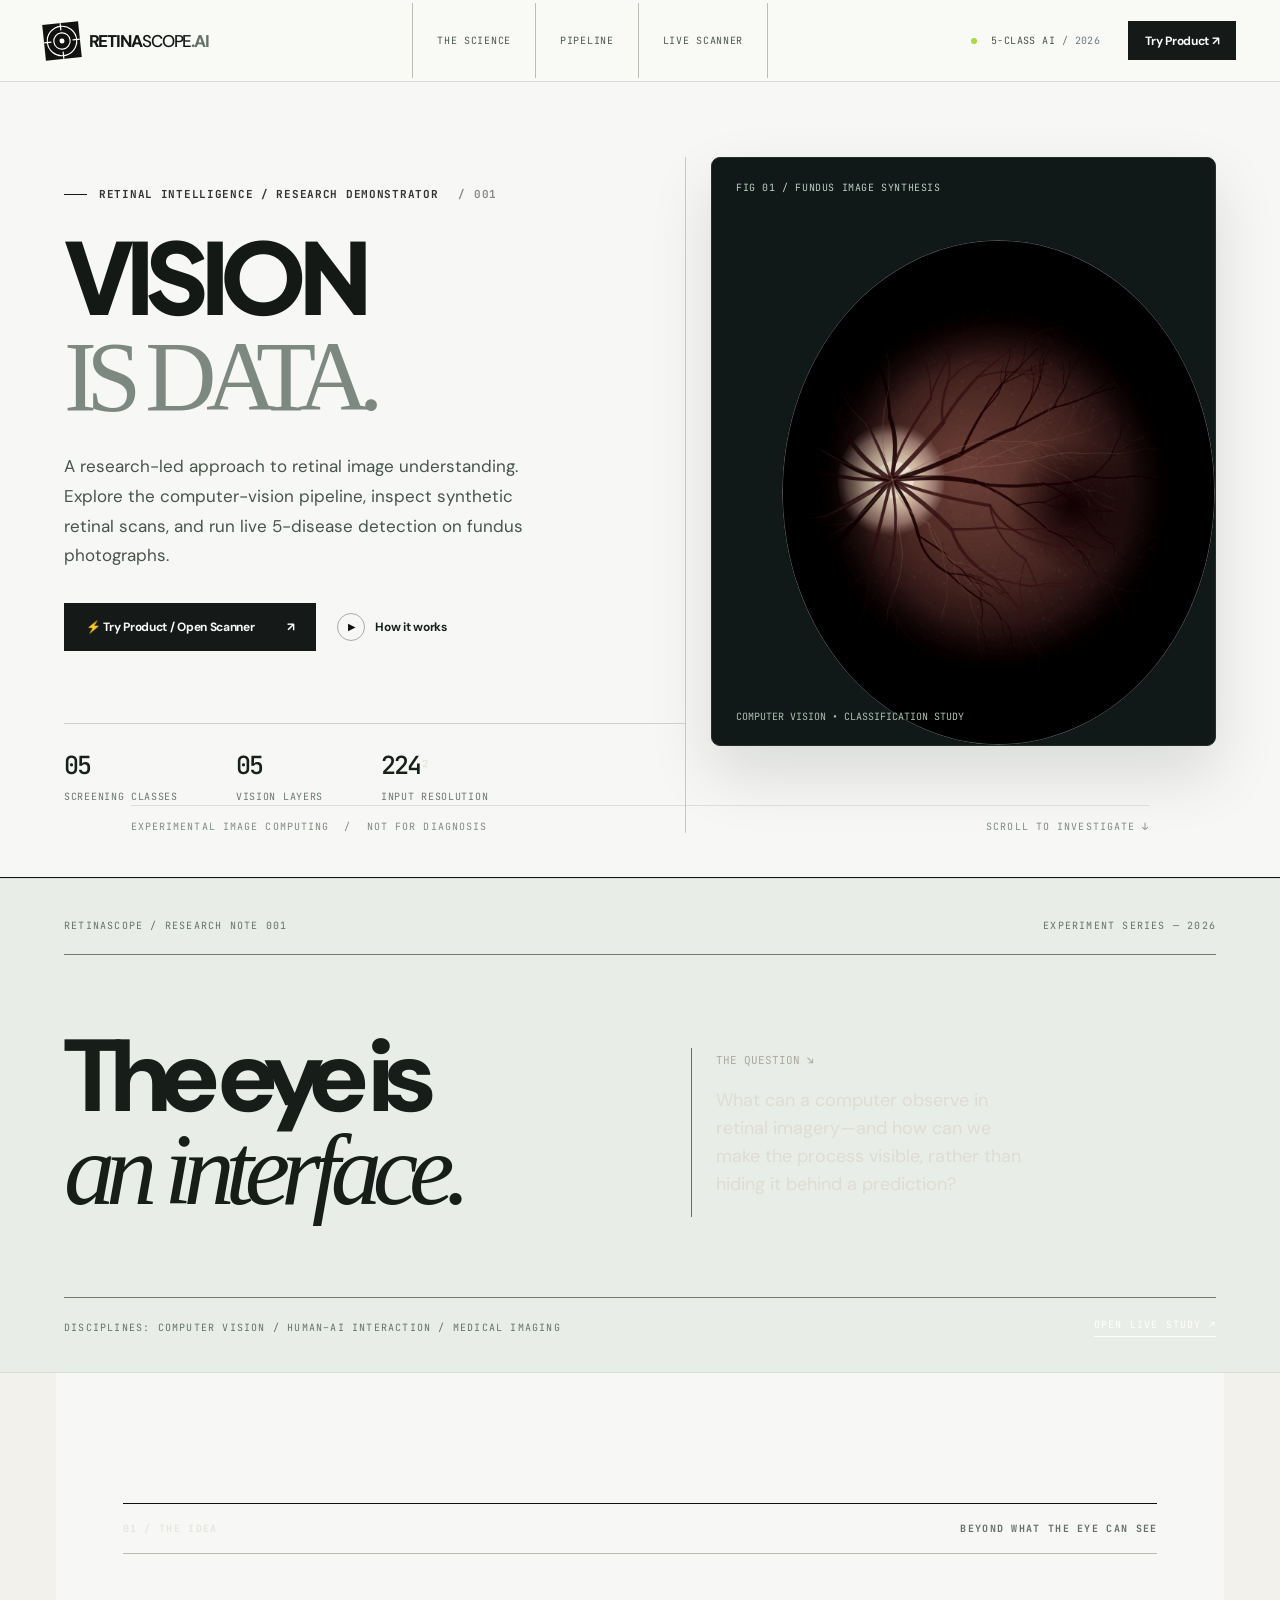
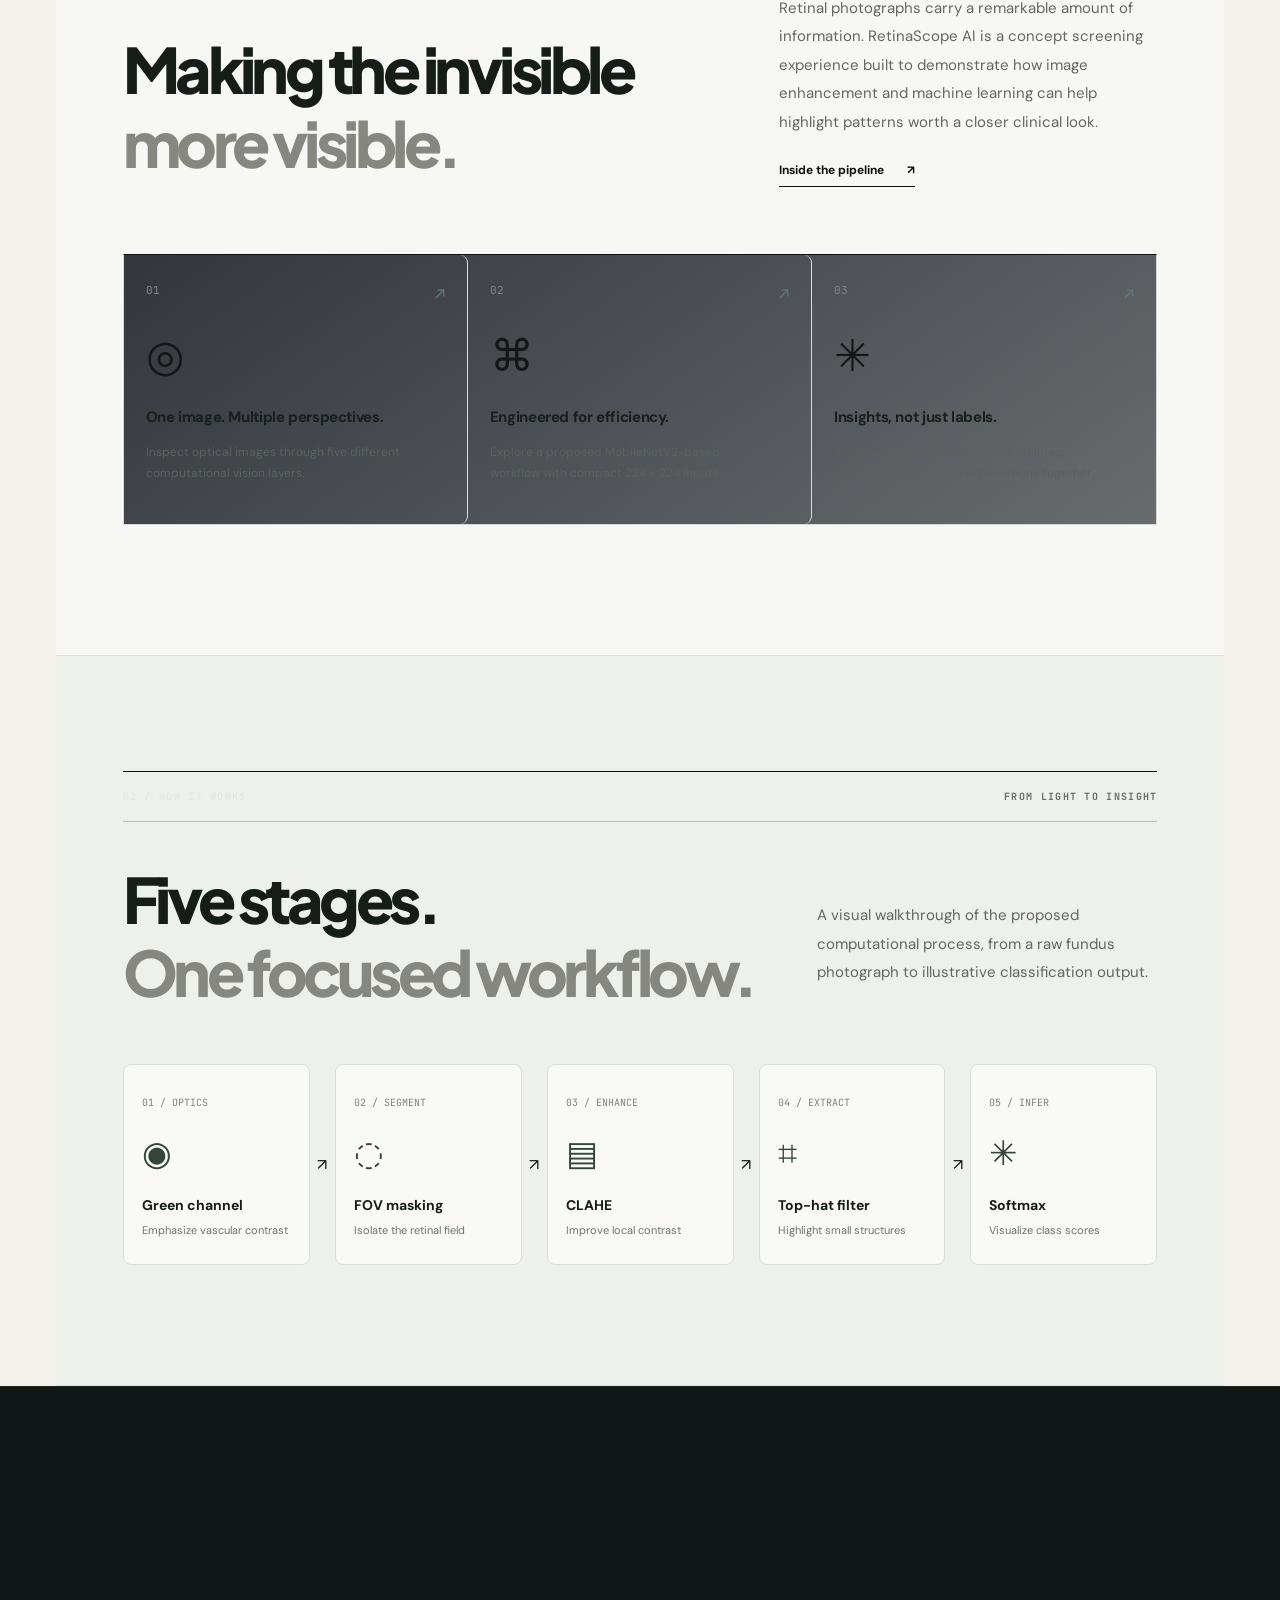
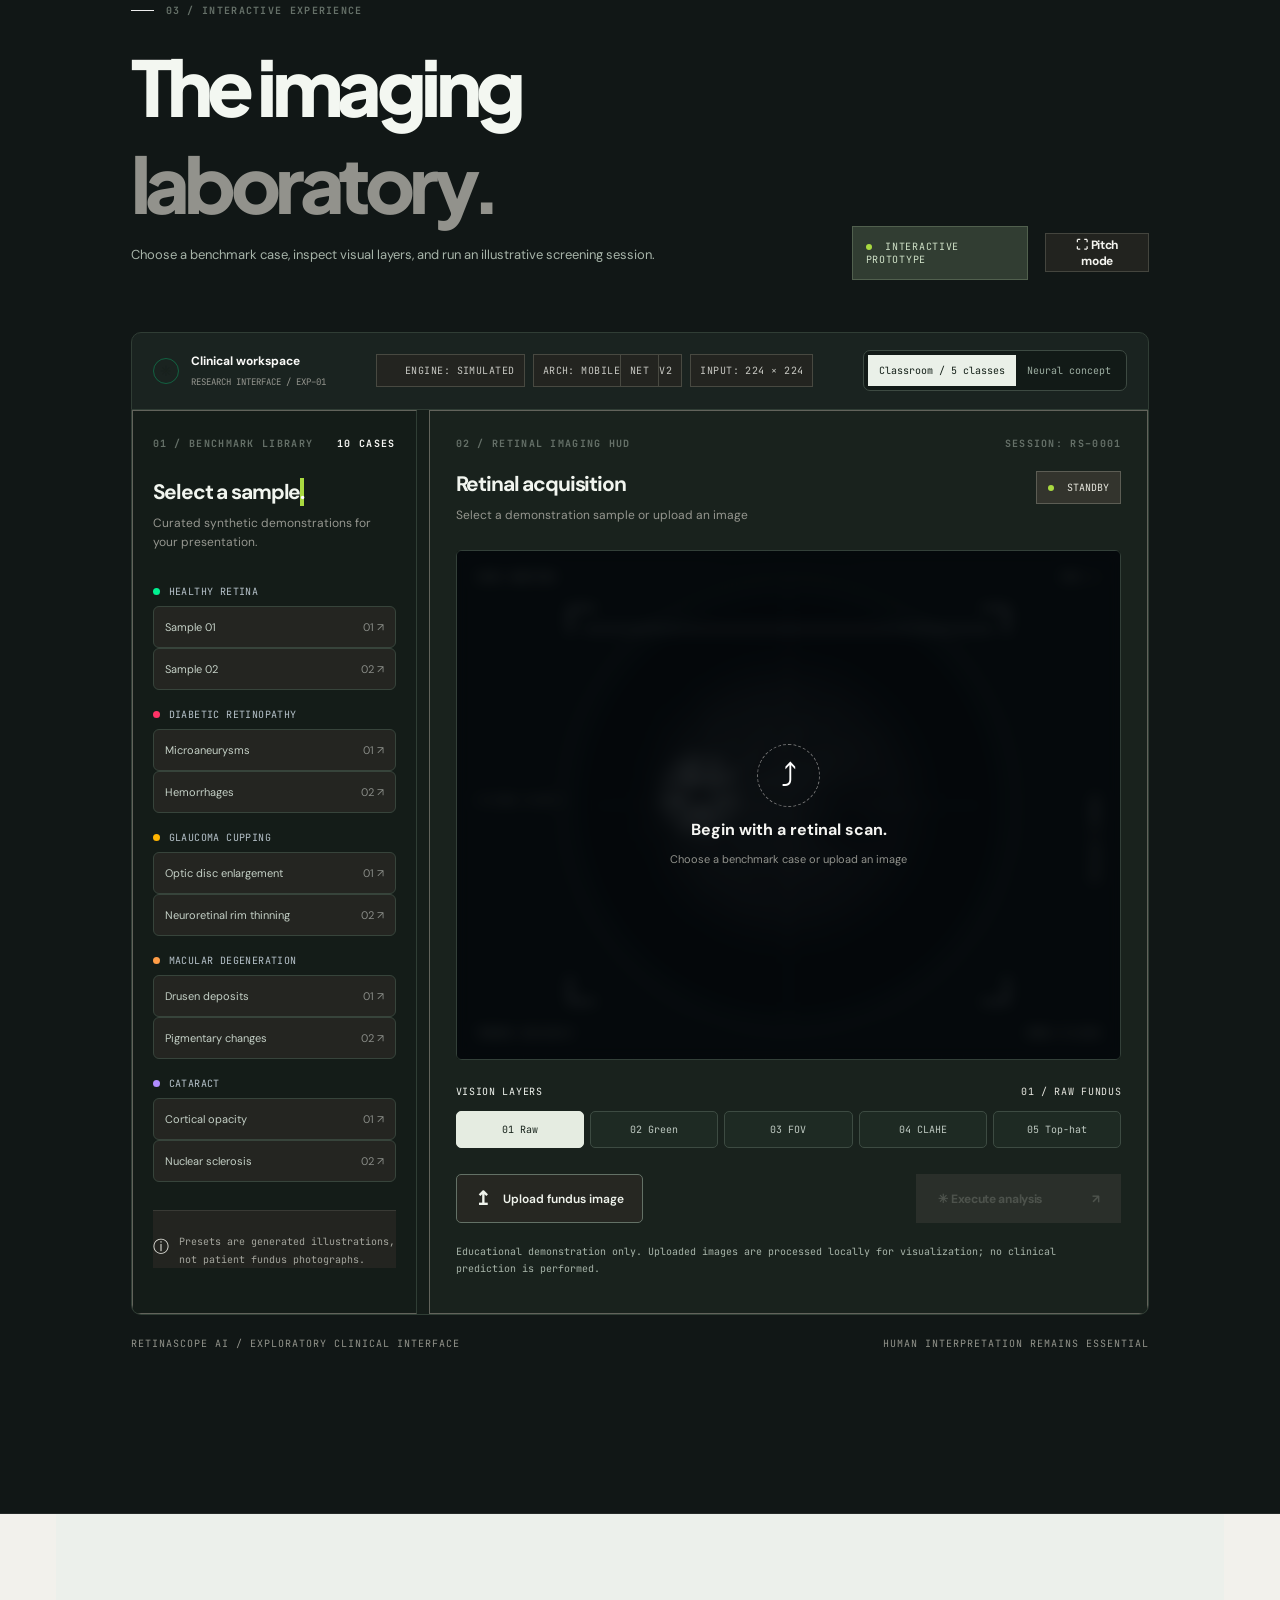
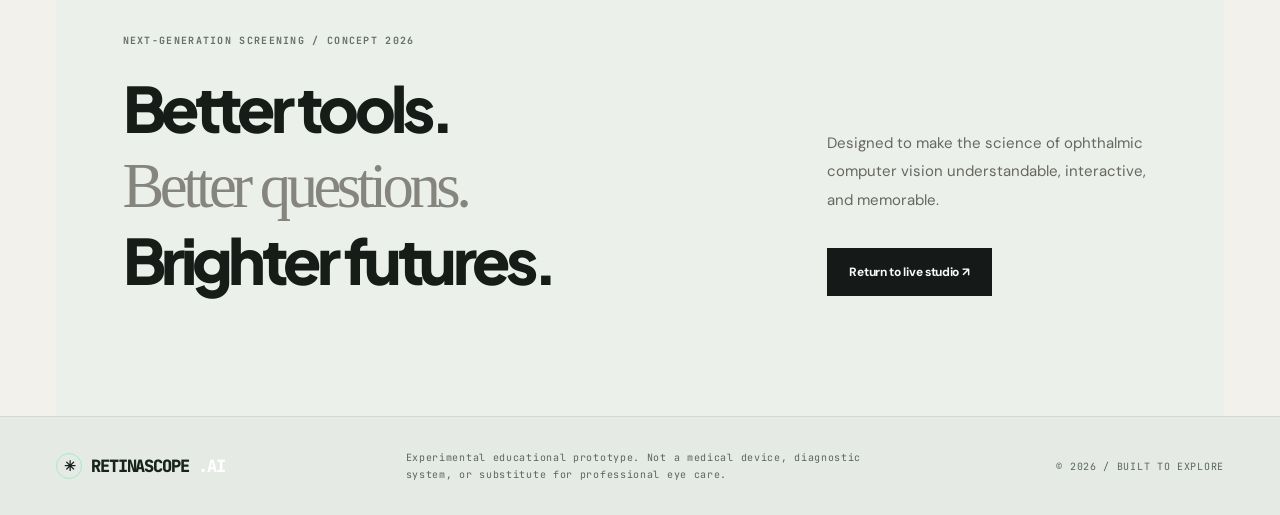
==== commit 5bc3ff41: "Landing page" ====
--- a/templates/index.html
+++ b/templates/index.html
@@ -17,9 +17,10 @@
   <div class="grain" aria-hidden="true"></div>
   <header class="header" id="top">
     <a class="brand" href="#top" aria-label="RetinaScope AI home"><span class="brand-mark"><svg viewBox="0 0 44 44" fill="none" aria-hidden="true"><circle cx="22" cy="22" r="18" stroke="currentColor" stroke-width="1.4"/><circle cx="22" cy="22" r="10" stroke="currentColor" stroke-width="1.4"/><circle cx="22" cy="22" r="3" fill="currentColor"/><path d="M22 0v9M22 35v9M0 22h9M35 22h9" stroke="currentColor" stroke-width="1.5"/></svg></span><span>RETINA<span class="brand-soft">SCOPE</span><span class="brand-ai">.AI</span></span></a>
-    <nav class="nav" aria-label="Main navigation"><a href="#how-it-works">The science</a><a href="#pipeline">Pipeline</a><a href="#studio">Live studio</a></nav>
-    <div class="header-actions"><span class="online"><span class="online-dot"></span> RESEARCH PROTOTYPE <span class="online-extra">/ 2026</span></span><a class="btn btn-small btn-stroke" href="#studio">Launch studio <span aria-hidden="true">↗</span></a></div>
+    <nav class="nav" aria-label="Main navigation"><a href="#how-it-works">The science</a><a href="#pipeline">Pipeline</a><a href="#studio">Live scanner</a></nav>
+    <div class="header-actions"><span class="online"><span class="online-dot"></span> 5-CLASS AI <span class="online-extra">/ 2026</span></span><a class="btn btn-small btn-primary" href="#studio" id="navTryProduct">Try Product ↗</a></div>
   </header>
+
 
   <main>
     <section class="hero section-wrap" aria-labelledby="hero-title">
@@ -27,8 +28,8 @@
       <div class="hero-copy">
         <div class="eyebrow"><span class="eyebrow-line"></span> RETINAL INTELLIGENCE / RESEARCH DEMONSTRATOR <span class="eyebrow-number">/ 001</span></div>
         <h1 id="hero-title">VISION<br /><em>IS DATA.</em><br /><span class="hero-outlined">/ 001</span></h1>
-        <p class="hero-description">A research-led approach to retinal image understanding. Explore the computer-vision pipeline, inspect synthetic retinal scans, and discover how AI-assisted screening could support clinical workflows.</p>
-        <div class="hero-buttons"><a class="btn btn-primary" href="#studio">Explore the live demo <span aria-hidden="true">↗</span></a><a class="btn btn-text" href="#how-it-works"><span class="play-ring">▶</span> Explore the methodology</a></div>
+        <p class="hero-description">A research-led approach to retinal image understanding. Explore the computer-vision pipeline, inspect synthetic retinal scans, and run live 5-disease detection on fundus photographs.</p>
+        <div class="hero-buttons"><a class="btn btn-primary btn-large" href="#studio" id="heroTryProduct">⚡ Try Product / Open Scanner <span>↗</span></a><a class="btn btn-text" href="#how-it-works"><span class="play-ring">▶</span> How it works</a></div>
         <div class="hero-stats"><div><strong>05</strong><span>Screening classes</span></div><div><strong>05</strong><span>Vision layers</span></div><div><strong>224<small>²</small></strong><span>Input resolution</span></div></div>
       </div>
       <div class="hero-visual" aria-label="Stylized retinal scan visualization"><div class="hero-halo"></div><div class="hero-orbit orbit-a"></div><div class="hero-orbit orbit-b"></div><div class="hero-eye"><canvas id="heroRetina" width="680" height="680" aria-hidden="true"></canvas><div class="hero-eye-vignette"></div></div><span class="hero-cross h-cross-a">+</span><span class="hero-cross h-cross-b">+</span><div class="hero-scanline"></div><div class="hero-float hero-float-top"><span class="small-overline">SPECIMEN / RS–001</span><strong><span class="emerald-dot"></span> Retinal atlas</strong><span class="micro muted">FOV SEGMENTATION / ACTIVE</span></div><div class="hero-float hero-float-bottom"><span class="small-overline">INPUT GEOMETRY <span class="cyan">↗</span></span><strong>224 × 224 × 3</strong><div class="mini-graph" aria-hidden="true"><i></i><i></i><i></i><i></i><i></i><i></i><i></i><i></i><i></i><i></i><i></i><i></i></div></div><div class="hero-axis axis-top">RS / SCAN_01</div><div class="hero-axis axis-bottom">FIG. 01 — SYNTHETIC RETINAL FIELD</div></div>
